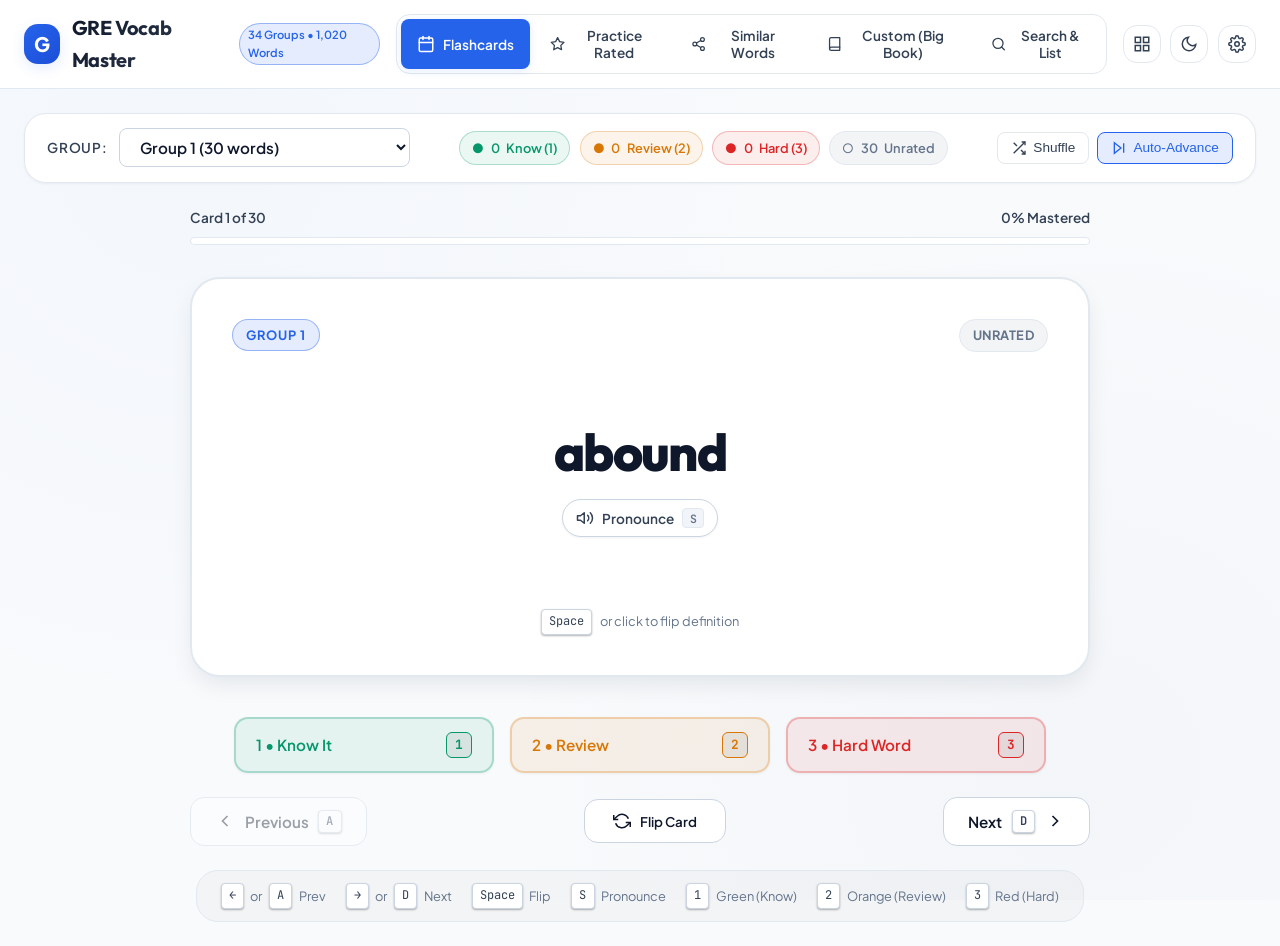
==== index.html @ 178cf2d5 "Initial commit: GRE Vocab Master web app" ====
<!DOCTYPE html>
<html lang="en">
<head>
  <meta charset="UTF-8">
  <meta name="viewport" content="width=device-width, initial-scale=1.0">
  <title>GRE Vocab Master • 34 Groups Flashcards</title>
  <meta name="description" content="Interactive GRE 34 Groups Vocabulary Flashcards with 1-2-3 rating system, keyboard shortcuts, dedicated rated words practice, and synonym clusters.">
  
  <!-- Modern Google Fonts -->
  <link rel="preconnect" href="https://fonts.googleapis.com">
  <link rel="preconnect" href="https://fonts.gstatic.com" crossorigin>
  <link href="https://fonts.googleapis.com/css2?family=JetBrains+Mono:wght@500;700&family=Outfit:wght@500;600;700;800&family=Plus+Jakarta+Sans:wght@400;500;600;700&display=swap" rel="stylesheet">
  
  <link rel="stylesheet" href="styles.css">
</head>
<body class="light-theme">

  <!-- Top App Header -->
  <header class="app-header">
    <div class="header-inner">
      <div class="brand-section">
        <div class="brand-logo">G</div>
        <div class="brand-title-wrap">
          <h1>GRE Vocab Master</h1>
        </div>
        <span class="brand-badge">34 Groups • 1,020 Words</span>
      </div>

      <!-- Navigation Tabs -->
      <nav class="nav-tabs" aria-label="Main Navigation">
        <button class="nav-tab-btn active" id="tabBtnFlashcards" data-tab="flashcards">
          <svg width="18" height="18" viewBox="0 0 24 24" fill="none" stroke="currentColor" stroke-width="2" stroke-linecap="round" stroke-linejoin="round"><rect x="3" y="4" width="18" height="18" rx="2" ry="2"/><line x1="16" y1="2" x2="16" y2="6"/><line x1="8" y1="2" x2="8" y2="6"/><line x1="3" y1="10" x2="21" y2="10"/></svg>
          Flashcards
        </button>
        <button class="nav-tab-btn" id="tabBtnRated" data-tab="rated-practice">
          <svg width="18" height="18" viewBox="0 0 24 24" fill="none" stroke="currentColor" stroke-width="2" stroke-linecap="round" stroke-linejoin="round"><polygon points="12 2 15.09 8.26 22 9.27 17 14.14 18.18 21.02 12 17.77 5.82 21.02 7 14.14 2 9.27 8.91 8.26 12 2"/></svg>
          Practice Rated
        </button>
        <button class="nav-tab-btn" id="tabBtnClusters" data-tab="similar-clusters">
          <svg width="18" height="18" viewBox="0 0 24 24" fill="none" stroke="currentColor" stroke-width="2" stroke-linecap="round" stroke-linejoin="round"><circle cx="18" cy="5" r="3"/><circle cx="6" cy="12" r="3"/><circle cx="18" cy="19" r="3"/><line x1="8.59" y1="13.51" x2="15.42" y2="17.49"/><line x1="15.41" y1="6.51" x2="8.59" y2="10.49"/></svg>
          Similar Words
        </button>
        <button class="nav-tab-btn" id="tabBtnCustom" data-tab="custom-words">
          <svg width="18" height="18" viewBox="0 0 24 24" fill="none" stroke="currentColor" stroke-width="2" stroke-linecap="round" stroke-linejoin="round"><path d="M4 19.5A2.5 2.5 0 0 1 6.5 17H20"/><path d="M6.5 2H20v20H6.5A2.5 2.5 0 0 1 4 19.5v-15A2.5 2.5 0 0 1 6.5 2z"/></svg>
          Custom (Big Book)
        </button>
        <button class="nav-tab-btn" id="tabBtnDirectory" data-tab="directory">
          <svg width="18" height="18" viewBox="0 0 24 24" fill="none" stroke="currentColor" stroke-width="2" stroke-linecap="round" stroke-linejoin="round"><circle cx="11" cy="11" r="8"/><line x1="21" y1="21" x2="16.65" y2="16.65"/></svg>
          Search & List
        </button>
      </nav>

      <!-- Header Quick Actions -->
      <div class="header-actions">
        <button class="btn-icon" id="btnOpenGridModal" title="Jump to card in deck" aria-label="Jump to Card">
          <svg width="18" height="18" viewBox="0 0 24 24" fill="none" stroke="currentColor" stroke-width="2"><rect x="3" y="3" width="7" height="7"/><rect x="14" y="3" width="7" height="7"/><rect x="14" y="14" width="7" height="7"/><rect x="3" y="14" width="7" height="7"/></svg>
        </button>
        <button class="btn-icon" id="btnThemeToggle" title="Toggle Theme" aria-label="Toggle Theme">
          <svg class="icon-moon" width="18" height="18" viewBox="0 0 24 24" fill="none" stroke="currentColor" stroke-width="2"><path d="M21 12.79A9 9 0 1 1 11.21 3 7 7 0 0 0 21 12.79z"/></svg>
        </button>
        <button class="btn-icon" id="btnResetModal" title="Reset / Statistics" aria-label="Reset & Settings">
          <svg width="18" height="18" viewBox="0 0 24 24" fill="none" stroke="currentColor" stroke-width="2"><circle cx="12" cy="12" r="3"/><path d="M19.4 15a1.65 1.65 0 0 0 .33 1.82l.06.06a2 2 0 0 1 0 2.83 2 2 0 0 1-2.83 0l-.06-.06a1.65 1.65 0 0 0-1.82-.33 1.65 1.65 0 0 0-1 1.51V21a2 2 0 0 1-2 2 2 2 0 0 1-2-2v-.09A1.65 1.65 0 0 0 9 19.4a1.65 1.65 0 0 0-1.82.33l-.06.06a2 2 0 0 1-2.83 0 2 2 0 0 1 0-2.83l.06-.06a1.65 1.65 0 0 0 .33-1.82 1.65 1.65 0 0 0-1.51-1H3a2 2 0 0 1-2-2 2 2 0 0 1 2-2h.09A1.65 1.65 0 0 0 4.6 9a1.65 1.65 0 0 0-.33-1.82l-.06-.06a2 2 0 0 1 0-2.83 2 2 0 0 1 2.83 0l.06.06a1.65 1.65 0 0 0 1.82.33H9a1.65 1.65 0 0 0 1-1.51V3a2 2 0 0 1 2-2 2 2 0 0 1 2 2v.09a1.65 1.65 0 0 0 1 1.51 1.65 1.65 0 0 0 1.82-.33l.06-.06a2 2 0 0 1 2.83 0 2 2 0 0 1 0 2.83l-.06.06a1.65 1.65 0 0 0-.33 1.82V9a1.65 1.65 0 0 0 1.51 1H21a2 2 0 0 1 2 2 2 2 0 0 1-2 2h-.09a1.65 1.65 0 0 0-1.51 1z"/></svg>
        </button>
      </div>
    </div>
  </header>

  <!-- App Content Area -->
  <main class="app-container">

    <!-- Global Deck Controls Bar -->
    <section class="deck-controls-bar">
      <div class="group-selector-wrap">
        <label for="groupSelect" class="group-selector-label">Group:</label>
        <select id="groupSelect" class="custom-select" aria-label="Select GRE Group">
          <!-- Populated by JS for Groups 1 to 34 + All Groups -->
        </select>
      </div>

      <!-- Live Rating Status Pills for Active Deck -->
      <div class="deck-stats-pills" id="deckStatsPills">
        <div class="stat-pill pill-green" id="pillKnow" title="Know (Rating 1)">
          <span>●</span> <span id="countGreen">0</span> Know (1)
        </div>
        <div class="stat-pill pill-orange" id="pillReview" title="Occasionally Forget (Rating 2)">
          <span>●</span> <span id="countOrange">0</span> Review (2)
        </div>
        <div class="stat-pill pill-red" id="pillHard" title="Regularly Forget (Rating 3)">
          <span>●</span> <span id="countRed">0</span> Hard (3)
        </div>
        <div class="stat-pill pill-unrated" id="pillUnrated" title="Not Rated">
          <span>○</span> <span id="countUnrated">30</span> Unrated
        </div>
      </div>

      <!-- Quick Toggles -->
      <div class="deck-toggles">
        <button class="toggle-btn" id="btnToggleShuffle" title="Shuffle Cards">
          <svg width="16" height="16" viewBox="0 0 24 24" fill="none" stroke="currentColor" stroke-width="2"><polyline points="16 3 21 3 21 8"/><line x1="4" y1="20" x2="21" y2="3"/><polyline points="21 16 21 21 16 21"/><line x1="15" y1="15" x2="21" y2="21"/><line x1="4" y1="4" x2="9" y2="9"/></svg>
          Shuffle
        </button>
        <button class="toggle-btn active" id="btnToggleAutoAdvance" title="Automatically move to next card on rating">
          <svg width="16" height="16" viewBox="0 0 24 24" fill="none" stroke="currentColor" stroke-width="2"><polygon points="5 4 15 12 5 20 5 4"/><line x1="19" y1="5" x2="19" y2="19"/></svg>
          Auto-Advance
        </button>
      </div>
    </section>

    <!-- ================= VIEW 1: FLASHCARDS ================= -->
    <section class="view-tab view-flashcards" id="viewFlashcards">
      <!-- Deck Multi-Progress Bar -->
      <div class="deck-progress-container">
        <div class="progress-header">
          <span id="cardCounterText">Card 1 of 30</span>
          <span id="groupProgressPercent">0% Mastered</span>
        </div>
        <div class="multi-progress-bar" id="multiProgressBar">
          <div class="progress-segment progress-green" id="progSegGreen" style="width: 0%;"></div>
          <div class="progress-segment progress-orange" id="progSegOrange" style="width: 0%;"></div>
          <div class="progress-segment progress-red" id="progSegRed" style="width: 0%;"></div>
          <div class="progress-segment progress-unrated" id="progSegUnrated" style="width: 100%;"></div>
        </div>
      </div>

      <!-- 3D Interactive Flashcard -->
      <div class="flashcard-stage" id="flashcardStage">
        <div class="flashcard" id="flashcard">
          
          <!-- Front Face -->
          <div class="card-face card-face-front">
            <div class="card-face-header">
              <div class="card-tag-group">
                <span class="card-group-tag" id="cardGroupTagFront">Group 1</span>
                <span class="multi-meaning-badge" id="cardMultiDefBadgeFront" style="display: none;">2 Meanings</span>
              </div>
              <div class="card-rating-badge badge-unrated" id="cardRatingBadgeFront">
                <span>Unrated</span>
              </div>
            </div>

            <div class="card-center-front">
              <h2 class="vocab-word" id="vocabWordFront">abound</h2>
              <div class="word-actions">
                <button class="btn-speak" id="btnSpeak" title="Pronounce word (Press 'S')" aria-label="Pronounce word (Press 'S')">
                  <svg width="18" height="18" viewBox="0 0 24 24" fill="none" stroke="currentColor" stroke-width="2" stroke-linecap="round" stroke-linejoin="round"><polygon points="11 5 6 9 2 9 2 15 6 15 11 19 11 5"/><path d="M19.07 4.93a10 10 0 0 1 0 14.14M15.54 8.46a5 5 0 0 1 0 7.07"/></svg>
                  <span>Pronounce</span>
                  <span class="kbd-badge">S</span>
                </button>
              </div>
            </div>

            <div class="card-face-footer">
              <span class="flip-hint">
                <span class="kbd-badge">Space</span> or click to flip definition
              </span>
            </div>
          </div>

          <!-- Back Face -->
          <div class="card-face card-face-back">
            <div class="card-face-header">
              <div class="card-tag-group">
                <span class="card-group-tag" id="cardGroupTagBack">Group 1</span>
                <span class="multi-meaning-badge" id="cardMultiDefBadgeBack" style="display: none;">2 Meanings</span>
              </div>
              <div class="card-rating-badge badge-unrated" id="cardRatingBadgeBack">
                <span>Unrated</span>
              </div>
            </div>

            <div class="card-center-back">
              <div class="back-word-row">
                <h3 class="back-word-title" id="vocabWordBack">abound</h3>
                <button class="btn-speak btn-speak-sm" id="btnSpeakBack" title="Pronounce word (Press 'S')" aria-label="Pronounce word (Press 'S')">
                  <svg width="15" height="15" viewBox="0 0 24 24" fill="none" stroke="currentColor" stroke-width="2" stroke-linecap="round" stroke-linejoin="round"><polygon points="11 5 6 9 2 9 2 15 6 15 11 19 11 5"/><path d="M19.07 4.93a10 10 0 0 1 0 14.14M15.54 8.46a5 5 0 0 1 0 7.07"/></svg>
                  <span>Pronounce</span>
                  <span class="kbd-badge">S</span>
                </button>
              </div>
              <div class="definition-box" id="vocabDefinition">
                be present in large quantities
              </div>

              <div class="similar-words-box" id="backSynonymsBox">
                <span class="similar-label">Thematic Synonyms in Group:</span>
                <div class="synonym-chips" id="backSynonymChips">
                  <!-- Chips injected via JS -->
                </div>
              </div>
            </div>

            <div class="card-face-footer">
              <span class="flip-hint">
                <span class="kbd-badge">Space</span> or click to return
              </span>
            </div>
          </div>

        </div>
      </div>

      <!-- Rating Action Bar (1, 2, 3) -->
      <div class="rating-action-bar">
        <button class="btn-rate btn-rate-1" id="btnRate1" title="I know this word (Key: 1)">
          <span>1 • Know It</span>
          <span class="rate-num-badge">1</span>
        </button>
        <button class="btn-rate btn-rate-2" id="btnRate2" title="I occasionally forget (Key: 2)">
          <span>2 • Review</span>
          <span class="rate-num-badge">2</span>
        </button>
        <button class="btn-rate btn-rate-3" id="btnRate3" title="I regularly forget (Key: 3)">
          <span>3 • Hard Word</span>
          <span class="rate-num-badge">3</span>
        </button>
      </div>

      <!-- Flashcard Navigation Buttons -->
      <div class="flashcard-nav-bar">
        <button class="btn-nav" id="btnPrev" title="Previous Card (Key: A or Left Arrow)">
          <svg width="20" height="20" viewBox="0 0 24 24" fill="none" stroke="currentColor" stroke-width="2"><polyline points="15 18 9 12 15 6"/></svg>
          Previous <span class="kbd-badge">A</span>
        </button>

        <button class="btn-flip-trigger" id="btnFlip">
          <svg width="18" height="18" viewBox="0 0 24 24" fill="none" stroke="currentColor" stroke-width="2"><path d="M1 4v6h6"/><path d="M23 20v-6h-6"/><path d="M20.49 9A9 9 0 0 0 5.64 5.64L1 10m22 4l-4.64 4.36A9 9 0 0 1 3.51 15"/></svg>
          Flip Card
        </button>

        <button class="btn-nav" id="btnNext" title="Next Card (Key: D or Right Arrow)">
          Next <span class="kbd-badge">D</span>
          <svg width="20" height="20" viewBox="0 0 24 24" fill="none" stroke="currentColor" stroke-width="2"><polyline points="9 18 15 12 9 6"/></svg>
        </button>
      </div>

      <!-- Keyboard Shortcuts Legend Bar -->
      <div class="keyboard-guide-bar">
        <div class="key-hint">
          <span class="kbd-badge">←</span> or <span class="kbd-badge">A</span> Prev
        </div>
        <div class="key-hint">
          <span class="kbd-badge">→</span> or <span class="kbd-badge">D</span> Next
        </div>
        <div class="key-hint">
          <span class="kbd-badge">Space</span> Flip
        </div>
        <div class="key-hint">
          <span class="kbd-badge">S</span> Pronounce
        </div>
        <div class="key-hint">
          <span class="kbd-badge">1</span> Green (Know)
        </div>
        <div class="key-hint">
          <span class="kbd-badge">2</span> Orange (Review)
        </div>
        <div class="key-hint">
          <span class="kbd-badge">3</span> Red (Hard)
        </div>
      </div>
    </section>

    <!-- ================= VIEW 2: RATED WORDS PRACTICE ================= -->
    <section class="view-tab view-rated-practice" id="viewRatedPractice" style="display: none;">
      <!-- Filter Bar for Rated Practice -->
      <div class="rated-filter-header">
        <div class="filter-pills-row">
          <button class="filter-tab-pill active" data-filter="3" id="filterBtn3">
            <span>●</span> Red: Regularly Forget (<span id="filterCount3">0</span>)
          </button>
          <button class="filter-tab-pill" data-filter="2" id="filterBtn2">
            <span>●</span> Orange: Occasionally Forget (<span id="filterCount2">0</span>)
          </button>
          <button class="filter-tab-pill" data-filter="hard" id="filterBtnHard">
            <span>●</span> Hard Words (2 & 3) (<span id="filterCountHard">0</span>)
          </button>
          <button class="filter-tab-pill" data-filter="1" id="filterBtn1">
            <span>●</span> Green: Mastered (<span id="filterCount1">0</span>)
          </button>
          <button class="filter-tab-pill" data-filter="all" id="filterBtnAll">
            All Rated (<span id="filterCountAll">0</span>)
          </button>
        </div>

        <div class="group-selector-wrap">
          <label for="ratedScopeSelect" class="group-selector-label">Scope:</label>
          <select id="ratedScopeSelect" class="custom-select">
            <option value="current">Current Group Only</option>
            <option value="all">All 34 Groups</option>
          </select>
        </div>
      </div>

      <!-- Practice Deck for Rated Words -->
      <div class="rated-practice-card-box" id="ratedPracticeFlashcards">
        <!-- Will be dynamically controlled or displayed -->
      </div>

      <!-- Overview Cards Grid for this rating -->
      <div class="rated-words-grid" id="ratedWordsGrid">
        <!-- Injected via JS -->
      </div>
    </section>

    <!-- ================= VIEW 3: SIMILAR WORDS & SYNONYM CLUSTERS ================= -->
    <section class="view-tab view-similar-clusters" id="viewSimilarClusters" style="display: none;">
      <!-- Sub-Navigation Toggle: Cross-Group vs Within Group -->
      <div class="similar-subnav-bar">
        <div class="similar-segmented-control">
          <button class="similar-seg-btn active" id="btnSynModeCross" data-mode="cross">
            🌐 Cross-Group Synonyms (All 34 Groups)
          </button>
          <button class="similar-seg-btn" id="btnSynModeGroup" data-mode="group">
            📑 Within Current Group
          </button>
        </div>

        <div class="search-input-wrap" style="max-width: 380px;">
          <svg class="search-icon" width="18" height="18" viewBox="0 0 24 24" fill="none" stroke="currentColor" stroke-width="2"><circle cx="11" cy="11" r="8"/><line x1="21" y1="21" x2="16.65" y2="16.65"/></svg>
          <input type="text" id="synSearchInput" class="search-input" style="padding: 0.6rem 1rem 0.6rem 2.6rem; font-size: 0.88rem;" placeholder="Search synonyms (e.g. loquacious, calm, dull)...">
        </div>
      </div>

      <div class="clusters-hero">
        <div class="clusters-hero-text">
          <h2 id="clustersGroupTitle">Cross-Group Universal Synonyms • All 34 Groups</h2>
          <p id="clustersHeroDesc">Words from all 34 GRE groups categorized by shared meaning, so you can learn synonyms across groups together.</p>
        </div>
      </div>

      <div class="clusters-grid" id="clustersGrid">
        <!-- Populated dynamically via JS -->
      </div>
    </section>

    <!-- ================= VIEW 5: CUSTOM WORDS (BIG BOOK) ================= -->
    <section class="view-tab view-custom-words" id="viewCustomWords" style="display: none;">
      <div class="custom-words-hero">
        <div class="custom-hero-text">
          <h2>📖 Custom Words (Big Book) Vocabulary</h2>
          <p>Add your own vocabulary words from the GRE Big Book, official tests, or reading passages. Rate and drill them anytime!</p>
        </div>
        <div class="custom-hero-actions">
          <button class="btn-primary-action" id="btnPracticeCustomDeck">
            <svg width="18" height="18" viewBox="0 0 24 24" fill="none" stroke="currentColor" stroke-width="2"><polygon points="5 3 19 12 5 21 5 3"/></svg>
            Practice in Flashcards (<span id="customWordsDeckCount">0</span>)
          </button>
        </div>
      </div>

      <!-- Add Custom Word Card Form -->
      <div class="custom-add-card">
        <h3>
          <svg width="20" height="20" viewBox="0 0 24 24" fill="none" stroke="currentColor" stroke-width="2"><circle cx="12" cy="12" r="10"/><line x1="12" y1="8" x2="12" y2="16"/><line x1="8" y1="12" x2="16" y2="12"/></svg>
          Add New Vocabulary Word
        </h3>
        <form id="customWordForm" class="custom-form-grid" onsubmit="return false;">
          <div class="form-group">
            <label for="customInputWord">Word *</label>
            <input type="text" id="customInputWord" class="form-input" placeholder="e.g., equivocate" required>
          </div>
          <div class="form-group">
            <label for="customInputDef">Definition *</label>
            <input type="text" id="customInputDef" class="form-input" placeholder="e.g., 1. first meaning 2. second meaning" required>
            <small style="display: block; margin-top: 0.25rem; font-size: 0.78rem; color: var(--text-muted);">
              💡 Double / multiple meanings (e.g. 1... 2...) will automatically display on separate lines.
            </small>
          </div>
          <div class="form-group">
            <label for="customInputNotes">Notes / Big Book Test / Synonyms (Optional)</label>
            <input type="text" id="customInputNotes" class="form-input" placeholder="e.g., Big Book Test 1, Sec 2 • Syn: prevaricate, hedge">
          </div>
          <button type="submit" id="btnAddCustomWord" class="btn-primary-action" style="height: 44px;">
            Add Word
          </button>
        </form>
      </div>

      <!-- Custom Words List & Search Header -->
      <div class="custom-words-list-header">
        <h3 style="font-size: 1.15rem; font-weight: 700;">
          My Big Book Words (<span id="customListTotalCount">0</span>)
        </h3>
        <div class="search-input-wrap" style="max-width: 320px;">
          <svg class="search-icon" width="18" height="18" viewBox="0 0 24 24" fill="none" stroke="currentColor" stroke-width="2"><circle cx="11" cy="11" r="8"/><line x1="21" y1="21" x2="16.65" y2="16.65"/></svg>
          <input type="text" id="customSearchInput" class="search-input" style="padding: 0.6rem 1rem 0.6rem 2.6rem; font-size: 0.88rem;" placeholder="Search custom words...">
        </div>
      </div>

      <!-- Custom Words Grid -->
      <div class="custom-words-grid" id="customWordsGrid">
        <!-- Injected via JS -->
      </div>
    </section>

    <!-- ================= VIEW 4: SEARCH & DIRECTORY ================= -->
    <section class="view-tab view-directory" id="viewDirectory" style="display: none;">
      <div class="directory-search-bar">
        <div class="search-input-wrap">
          <svg class="search-icon" width="20" height="20" viewBox="0 0 24 24" fill="none" stroke="currentColor" stroke-width="2"><circle cx="11" cy="11" r="8"/><line x1="21" y1="21" x2="16.65" y2="16.65"/></svg>
          <input type="text" id="dirSearchInput" class="search-input" placeholder="Search across all 1,020 GRE words or definitions...">
        </div>
        <select id="dirRatingFilter" class="custom-select">
          <option value="all">All Words</option>
          <option value="multi">Multiple Meanings (1 & 2)</option>
          <option value="1">1 • Green (Know)</option>
          <option value="2">2 • Orange (Review)</option>
          <option value="3">3 • Red (Hard)</option>
          <option value="0">Unrated</option>
        </select>
      </div>

      <div class="directory-table-wrap">
        <table class="directory-table">
          <thead>
            <tr>
              <th>Word</th>
              <th>Group</th>
              <th>Definition</th>
              <th>Status</th>
              <th>Action</th>
            </tr>
          </thead>
          <tbody id="directoryTableBody">
            <!-- Populated via JS -->
          </tbody>
        </table>
      </div>
    </section>

  </main>

  <!-- Card Quick Jump Modal -->
  <div class="modal-overlay" id="gridModal">
    <div class="modal-card">
      <div class="modal-header">
        <h3 id="modalDeckTitle">Jump to Card in Group</h3>
        <button class="btn-icon" id="btnCloseGridModal">✕</button>
      </div>
      <div class="modal-body">
        <p style="font-size: 0.9rem; color: var(--text-secondary);">Click any card number to jump directly to it:</p>
        <div class="card-nav-grid" id="modalCardNavGrid">
          <!-- Populated via JS -->
        </div>
      </div>
    </div>
  </div>

  <!-- Settings & Reset Modal -->
  <div class="modal-overlay" id="settingsModal">
    <div class="modal-card">
      <div class="modal-header">
        <h3>Statistics & Data Management</h3>
        <button class="btn-icon" id="btnCloseSettingsModal">✕</button>
      </div>
      <div class="modal-body">

        <!-- Focus Mode Setting -->
        <div class="setting-row">
          <div class="setting-info">
            <span class="setting-label">Focus Mode</span>
            <span class="setting-desc">While on Flashcards, only the card is shown — everything else fades away. Press <kbd class="kbd-badge" style="font-size:0.72rem;">F</kbd> to toggle anytime.</span>
          </div>
          <button class="focus-toggle-switch" id="btnFocusModeToggle" role="switch" aria-checked="false" title="Toggle Focus Mode (F)">
            <span class="focus-toggle-knob"></span>
          </button>
        </div>

        <hr style="border: 0; border-top: 1px solid var(--border-subtle); margin: 0.5rem 0;">

        <div>
          <h4 style="margin-bottom: 0.5rem; font-size: 1rem;">Overall Mastery Statistics</h4>
          <div style="display: flex; gap: 0.5rem; flex-wrap: wrap;">
            <div class="stat-pill pill-green">Green (1): <strong id="globalCount1">0</strong></div>
            <div class="stat-pill pill-orange">Orange (2): <strong id="globalCount2">0</strong></div>
            <div class="stat-pill pill-red">Red (3): <strong id="globalCount3">0</strong></div>
            <div class="stat-pill pill-unrated">Unrated: <strong id="globalCount0">1020</strong></div>
          </div>
        </div>

        <hr style="border: 0; border-top: 1px solid var(--border-subtle); margin: 0.5rem 0;">

        <div>
          <h4 style="margin-bottom: 0.5rem; font-size: 1rem; color: var(--rating-3);">Reset Ratings</h4>
          <p style="font-size: 0.85rem; color: var(--text-secondary); margin-bottom: 0.75rem;">
            You can clear ratings for only the currently selected group, or completely reset all 34 groups.
          </p>
          <div style="display: flex; gap: 0.75rem; flex-wrap: wrap;">
            <button class="toggle-btn" id="btnResetCurrentGroup" style="color: #fbbf24;">
              Reset Current Group
            </button>
            <button class="toggle-btn" id="btnResetAllGroups" style="color: #f87171;">
              Reset All 34 Groups
            </button>
          </div>
        </div>

        <hr style="border: 0; border-top: 1px solid var(--border-subtle); margin: 0.5rem 0;">

        <div>
          <h4 style="margin-bottom: 0.5rem; font-size: 1rem;">Export / Backup Progress</h4>
          <div style="display: flex; gap: 0.75rem;">
            <button class="toggle-btn" id="btnExportRatings">Export JSON</button>
            <button class="toggle-btn" id="btnImportRatings">Import JSON</button>
            <input type="file" id="importFileInput" accept=".json" style="display: none;">
          </div>
        </div>
      </div>
    </div>
  </div>

  <!-- Focus Mode Exit Pill (shown only when focus mode is active) -->
  <button class="focus-exit-pill" id="btnExitFocusMode" title="Exit Focus Mode (F)">
    <svg width="14" height="14" viewBox="0 0 24 24" fill="none" stroke="currentColor" stroke-width="2.5"><path d="M9 21H5a2 2 0 0 1-2-2V5a2 2 0 0 1 2-2h4"/><polyline points="16 17 21 12 16 7"/><line x1="21" y1="12" x2="9" y2="12"/></svg>
    Exit Focus
    <kbd class="kbd-badge" style="font-size:0.68rem; padding: 1px 5px;">F</kbd>
  </button>

  <!-- Load Data and Application Logic -->
  <script src="vocab_data.js"></script>
  <script src="app.js"></script>
</body>
</html>
---- styles.css ----
/* =========================================================
   GRE 34 Groups Master Flashcards - Stylesheet
   Modern Glassmorphism, Dynamic 3D Card Flip & Rich Accents
   ========================================================= */

:root,
body.light-theme {
  /* Color Palette - White / Light Theme Default (Easy on the eyes) */
  --bg-primary: #f8fafc;
  --bg-secondary: #ffffff;
  --bg-tertiary: #f1f5f9;
  --bg-card: #ffffff;
  --bg-card-hover: #ffffff;
  
  --border-subtle: #e2e8f0;
  --border-medium: #cbd5e1;
  --border-active: rgba(37, 99, 235, 0.4);

  --text-primary: #0f172a;
  --text-secondary: #334155;
  --text-muted: #64748b;
  --text-accent: #2563eb;

  /* Rating System Colors - High legibility, calm tones */
  --rating-1: #059669; /* Mastered / Know */
  --rating-1-bg: rgba(5, 150, 105, 0.08);
  --rating-1-border: rgba(5, 150, 105, 0.28);
  --rating-1-glow: rgba(5, 150, 105, 0.15);

  --rating-2: #d97706; /* Occasionally forget / Review */
  --rating-2-bg: rgba(217, 119, 6, 0.08);
  --rating-2-border: rgba(217, 119, 6, 0.28);
  --rating-2-glow: rgba(217, 119, 6, 0.15);

  --rating-3: #dc2626; /* Hard to memorize */
  --rating-3-bg: rgba(220, 38, 38, 0.08);
  --rating-3-border: rgba(220, 38, 38, 0.28);
  --rating-3-glow: rgba(220, 38, 38, 0.15);

  --rating-unrated: #64748b;
  --rating-unrated-bg: rgba(100, 116, 139, 0.08);

  /* Whole Card Rating Backgrounds - Light transparent tints */
  --rating-card-1-bg: rgba(5, 150, 105, 0.13);
  --rating-card-2-bg: rgba(217, 119, 6, 0.13);
  --rating-card-3-bg: rgba(220, 38, 38, 0.13);

  /* Primary Brand - Calm, Focused Slate Blue (replaces purple) */
  --brand-primary: #2563eb;
  --brand-secondary: #1d4ed8;
  --brand-gradient: linear-gradient(135deg, #2563eb 0%, #1d4ed8 100%);
  --brand-glow: rgba(37, 99, 235, 0.12);

  --radius-sm: 8px;
  --radius-md: 14px;
  --radius-lg: 22px;
  --radius-xl: 30px;

  --shadow-sm: 0 1px 3px rgba(15, 23, 42, 0.05);
  --shadow-md: 0 4px 14px -2px rgba(15, 23, 42, 0.08);
  --shadow-lg: 0 10px 25px -4px rgba(15, 23, 42, 0.09);
  --shadow-glow: 0 0 20px -3px rgba(37, 99, 235, 0.12);

  --font-sans: 'Plus Jakarta Sans', -apple-system, BlinkMacSystemFont, 'Segoe UI', Roboto, sans-serif;
  --font-display: 'Outfit', -apple-system, BlinkMacSystemFont, sans-serif;
  --font-mono: 'JetBrains Mono', monospace;
  --transition-fast: 0.18s cubic-bezier(0.4, 0, 0.2, 1);
  --transition-normal: 0.32s cubic-bezier(0.4, 0, 0.2, 1);
  --transition-bounce: 0.45s cubic-bezier(0.34, 1.56, 0.64, 1);
}

/* Dark Theme Overrides */
body.dark-theme {
  --bg-primary: #0b0f19;
  --bg-secondary: #111827;
  --bg-tertiary: #1f293d;
  --bg-card: rgba(23, 32, 54, 0.85);
  --bg-card-hover: rgba(30, 41, 69, 0.95);
  
  --border-subtle: rgba(255, 255, 255, 0.08);
  --border-medium: rgba(255, 255, 255, 0.16);
  --border-active: rgba(59, 130, 246, 0.45);

  --text-primary: #f8fafc;
  --text-secondary: #94a3b8;
  --text-muted: #64748b;
  --text-accent: #60a5fa;

  --rating-1: #10b981;
  --rating-1-bg: rgba(16, 185, 129, 0.15);
  --rating-1-border: rgba(16, 185, 129, 0.45);
  --rating-1-glow: rgba(16, 185, 129, 0.3);

  --rating-2: #f59e0b;
  --rating-2-bg: rgba(245, 158, 11, 0.15);
  --rating-2-border: rgba(245, 158, 11, 0.45);
  --rating-2-glow: rgba(245, 158, 11, 0.3);

  --rating-3: #ef4444;
  --rating-3-bg: rgba(239, 68, 68, 0.15);
  --rating-3-border: rgba(239, 68, 68, 0.45);
  --rating-3-glow: rgba(239, 68, 68, 0.3);

  --rating-unrated: #64748b;
  --rating-unrated-bg: rgba(100, 116, 139, 0.12);

  /* Whole Card Rating Backgrounds - Dark theme transparent tints */
  --rating-card-1-bg: rgba(16, 185, 129, 0.20);
  --rating-card-2-bg: rgba(245, 158, 11, 0.20);
  --rating-card-3-bg: rgba(239, 68, 68, 0.20);

  --brand-primary: #3b82f6;
  --brand-secondary: #2563eb;
  --brand-gradient: linear-gradient(135deg, #3b82f6 0%, #1d4ed8 100%);
  --brand-glow: rgba(59, 130, 246, 0.25);

  --shadow-sm: 0 4px 6px -1px rgba(0, 0, 0, 0.3);
  --shadow-md: 0 10px 25px -5px rgba(0, 0, 0, 0.45);
  --shadow-lg: 0 20px 40px -10px rgba(0, 0, 0, 0.6);
  --shadow-glow: 0 0 35px -5px var(--brand-glow);
}

* {
  margin: 0;
  padding: 0;
  box-sizing: border-box;
}

body {
  font-family: var(--font-sans);
  background-color: var(--bg-primary);
  color: var(--text-primary);
  min-height: 100vh;
  display: flex;
  flex-direction: column;
  background-image: 
    radial-gradient(circle at 15% 15%, rgba(37, 99, 235, 0.025) 0%, transparent 45%),
    radial-gradient(circle at 85% 85%, rgba(100, 116, 139, 0.03) 0%, transparent 45%);
  background-attachment: fixed;
  overflow-x: hidden;
  line-height: 1.6;
}

body.dark-theme {
  background-image: 
    radial-gradient(circle at 15% 15%, rgba(59, 130, 246, 0.08) 0%, transparent 40%),
    radial-gradient(circle at 85% 85%, rgba(30, 41, 59, 0.2) 0%, transparent 45%);
}

/* Scrollbars */
::-webkit-scrollbar {
  width: 8px;
  height: 8px;
}
::-webkit-scrollbar-track {
  background: var(--bg-primary);
}
::-webkit-scrollbar-thumb {
  background: var(--border-medium);
  border-radius: 4px;
}
::-webkit-scrollbar-thumb:hover {
  background: var(--text-muted);
}

/* ================= Top Navigation Bar ================= */
.app-header {
  position: sticky;
  top: 0;
  z-index: 100;
  background: rgba(255, 255, 255, 0.92);
  backdrop-filter: blur(16px);
  -webkit-backdrop-filter: blur(16px);
  border-bottom: 1px solid var(--border-subtle);
  padding: 0.75rem 1.5rem;
}

body.dark-theme .app-header {
  background: rgba(11, 15, 25, 0.88);
}

.header-inner {
  max-width: 1400px;
  margin: 0 auto;
  display: flex;
  align-items: center;
  justify-content: space-between;
  gap: 1rem;
}

.brand-section {
  display: flex;
  align-items: center;
  gap: 0.75rem;
}

.brand-logo {
  width: 40px;
  height: 40px;
  background: var(--brand-gradient);
  border-radius: var(--radius-md);
  display: flex;
  align-items: center;
  justify-content: center;
  color: #fff;
  font-weight: 800;
  font-size: 1.25rem;
  box-shadow: 0 4px 14px var(--brand-glow);
}

.brand-title-wrap h1 {
  font-family: var(--font-display);
  font-size: 1.25rem;
  font-weight: 700;
  letter-spacing: -0.02em;
  background: linear-gradient(135deg, #0f172a 0%, #334155 100%);
  -webkit-background-clip: text;
  -webkit-text-fill-color: transparent;
}

body.dark-theme .brand-title-wrap h1 {
  background: linear-gradient(135deg, #ffffff 0%, #cbd5e1 100%);
  -webkit-background-clip: text;
  -webkit-text-fill-color: transparent;
}

.brand-badge {
  font-size: 0.7rem;
  font-weight: 600;
  padding: 0.15rem 0.5rem;
  border-radius: 999px;
  background: var(--brand-glow);
  color: var(--text-accent);
  border: 1px solid var(--border-active);
  margin-left: 0.4rem;
}

/* Nav Tabs */
.nav-tabs {
  display: flex;
  background: var(--bg-secondary);
  border: 1px solid var(--border-subtle);
  border-radius: var(--radius-md);
  padding: 0.25rem;
  gap: 0.25rem;
}

.nav-tab-btn {
  background: transparent;
  border: none;
  color: var(--text-secondary);
  font-family: var(--font-sans);
  font-size: 0.85rem;
  font-weight: 600;
  padding: 0.5rem 1rem;
  border-radius: var(--radius-sm);
  cursor: pointer;
  display: flex;
  align-items: center;
  gap: 0.5rem;
  transition: all var(--transition-fast);
}

.nav-tab-btn:hover {
  color: var(--text-primary);
  background: var(--bg-tertiary);
}

.nav-tab-btn.active {
  color: #ffffff;
  background: var(--brand-primary);
  box-shadow: 0 2px 8px var(--brand-glow);
}

/* Header Action Controls */
.header-actions {
  display: flex;
  align-items: center;
  gap: 0.6rem;
}

.btn-icon {
  background: var(--bg-secondary);
  border: 1px solid var(--border-subtle);
  color: var(--text-secondary);
  width: 38px;
  height: 38px;
  border-radius: var(--radius-md);
  display: flex;
  align-items: center;
  justify-content: center;
  cursor: pointer;
  transition: all var(--transition-fast);
}

.btn-icon:hover {
  color: var(--text-primary);
  background: var(--bg-tertiary);
  border-color: var(--border-medium);
}

/* ================= Main App Container ================= */
.app-container {
  max-width: 1400px;
  margin: 0 auto;
  padding: 1.5rem;
  width: 100%;
  flex: 1;
  display: flex;
  flex-direction: column;
}

/* ================= Subheader Controls ================= */
.deck-controls-bar {
  display: flex;
  flex-wrap: wrap;
  align-items: center;
  justify-content: space-between;
  gap: 1rem;
  margin-bottom: 1.5rem;
  background: var(--bg-card);
  backdrop-filter: blur(12px);
  border: 1px solid var(--border-subtle);
  border-radius: var(--radius-lg);
  padding: 0.9rem 1.4rem;
  box-shadow: var(--shadow-sm);
}

.group-selector-wrap {
  display: flex;
  align-items: center;
  gap: 0.75rem;
}

.group-selector-label {
  font-size: 0.85rem;
  font-weight: 600;
  color: var(--text-secondary);
  text-transform: uppercase;
  letter-spacing: 0.05em;
}

.custom-select {
  background: var(--bg-secondary);
  border: 1px solid var(--border-medium);
  color: var(--text-primary);
  font-family: var(--font-sans);
  font-size: 0.95rem;
  font-weight: 600;
  padding: 0.5rem 1rem;
  border-radius: var(--radius-sm);
  outline: none;
  cursor: pointer;
  transition: border-color var(--transition-fast);
}

.custom-select:focus {
  border-color: var(--brand-primary);
  box-shadow: 0 0 0 3px var(--brand-glow);
}

.deck-stats-pills {
  display: flex;
  align-items: center;
  gap: 0.6rem;
  flex-wrap: wrap;
}

.stat-pill {
  display: flex;
  align-items: center;
  gap: 0.4rem;
  padding: 0.35rem 0.75rem;
  border-radius: 999px;
  font-size: 0.8rem;
  font-weight: 600;
  cursor: pointer;
  transition: transform var(--transition-fast);
}

.stat-pill:hover {
  transform: translateY(-1px);
}

.stat-pill.pill-green {
  background: var(--rating-1-bg);
  border: 1px solid var(--rating-1-border);
  color: var(--rating-1);
}
.stat-pill.pill-orange {
  background: var(--rating-2-bg);
  border: 1px solid var(--rating-2-border);
  color: var(--rating-2);
}
.stat-pill.pill-red {
  background: var(--rating-3-bg);
  border: 1px solid var(--rating-3-border);
  color: var(--rating-3);
}
.stat-pill.pill-unrated {
  background: var(--rating-unrated-bg);
  border: 1px solid var(--border-subtle);
  color: var(--text-muted);
}

.deck-toggles {
  display: flex;
  align-items: center;
  gap: 0.5rem;
}

.toggle-btn {
  background: var(--bg-secondary);
  border: 1px solid var(--border-subtle);
  color: var(--text-secondary);
  font-size: 0.85rem;
  font-weight: 500;
  padding: 0.45rem 0.8rem;
  border-radius: var(--radius-sm);
  cursor: pointer;
  display: flex;
  align-items: center;
  gap: 0.4rem;
  transition: all var(--transition-fast);
}

.toggle-btn:hover {
  color: var(--text-primary);
  background: var(--bg-tertiary);
}

.toggle-btn.active {
  background: var(--brand-glow);
  color: var(--text-accent);
  border-color: var(--brand-primary);
}

/* ================= View 1: Flashcards View ================= */
.view-flashcards {
  display: flex;
  flex-direction: column;
  align-items: center;
  gap: 1.5rem;
  width: 100%;
  max-width: 900px;
  margin: 0 auto;
}

/* Progress Indicator */
.deck-progress-container {
  width: 100%;
  display: flex;
  flex-direction: column;
  gap: 0.5rem;
}

.progress-header {
  display: flex;
  justify-content: space-between;
  align-items: center;
  font-size: 0.85rem;
  font-weight: 600;
  color: var(--text-secondary);
}

.multi-progress-bar {
  width: 100%;
  height: 8px;
  background: var(--bg-secondary);
  border-radius: 999px;
  display: flex;
  overflow: hidden;
  border: 1px solid var(--border-subtle);
}

.progress-segment {
  height: 100%;
  transition: width var(--transition-normal);
}
.progress-green { background: var(--rating-1); }
.progress-orange { background: var(--rating-2); }
.progress-red { background: var(--rating-3); }
.progress-unrated { background: transparent; }

/* 3D Flashcard Stage */
.flashcard-stage {
  width: 100%;
  perspective: 1200px;
  margin: 0.5rem 0;
}

.flashcard {
  width: 100%;
  min-height: 400px;
  position: relative;
  transform-style: preserve-3d;
  transition: transform 0.6s cubic-bezier(0.34, 1.56, 0.64, 1);
  cursor: pointer;
  border-radius: var(--radius-xl);
}

.flashcard.flipped {
  transform: rotateY(180deg);
}
/* Card Faces */
.card-face {
  position: absolute;
  width: 100%;
  height: 100%;
  min-height: 400px;
  top: 0;
  left: 0;
  backface-visibility: hidden;
  -webkit-backface-visibility: hidden;
  border-radius: var(--radius-xl);
  padding: 2.5rem;
  display: flex;
  flex-direction: column;
  justify-content: space-between;
  /*
   * background-color = opaque solid base (keeps backface-visibility working —
   * 3D culling requires the face to be opaque so nothing bleeds through).
   * background-image = the transparent rating tint layered on top of the solid base.
   * CSS renders background-image above background-color so the tint is visible,
   * but the overall rendered surface stays opaque and blocks the other face.
   */
  background-color: var(--bg-card);
  background-image: none;
  border: 2px solid var(--border-subtle);
  box-shadow: var(--shadow-lg);
  transition: background-image var(--transition-normal), border-color var(--transition-normal), box-shadow var(--transition-normal);
  user-select: none;
}

.card-face-back {
  transform: rotateY(180deg);
}

/* Rating Tint: layered via background-image over a solid background-color base */
.flashcard.rated-1 .card-face {
  background-image: linear-gradient(var(--rating-card-1-bg), var(--rating-card-1-bg));
  border-color: var(--rating-1-border);
  box-shadow: var(--shadow-lg), 0 4px 25px var(--rating-1-glow);
}
.flashcard.rated-2 .card-face {
  background-image: linear-gradient(var(--rating-card-2-bg), var(--rating-card-2-bg));
  border-color: var(--rating-2-border);
  box-shadow: var(--shadow-lg), 0 4px 25px var(--rating-2-glow);
}
.flashcard.rated-3 .card-face {
  background-image: linear-gradient(var(--rating-card-3-bg), var(--rating-card-3-bg));
  border-color: var(--rating-3-border);
  box-shadow: var(--shadow-lg), 0 4px 25px var(--rating-3-glow);
}

.flashcard.rated-1 .definition-box {
  border-left-color: var(--rating-1);
}
.flashcard.rated-2 .definition-box {
  border-left-color: var(--rating-2);
}
.flashcard.rated-3 .definition-box {
  border-left-color: var(--rating-3);
}

/* Card Face Header */
.card-face-header {
  display: flex;
  justify-content: space-between;
  align-items: center;
  width: 100%;
}

.card-group-tag {
  font-size: 0.8rem;
  font-weight: 700;
  text-transform: uppercase;
  letter-spacing: 0.08em;
  color: var(--text-accent);
  background: var(--brand-glow);
  padding: 0.3rem 0.8rem;
  border-radius: 999px;
  border: 1px solid var(--border-active);
}

.card-tag-group {
  display: flex;
  align-items: center;
  gap: 0.5rem;
  flex-wrap: wrap;
}

.multi-meaning-badge {
  display: inline-flex;
  align-items: center;
  gap: 0.25rem;
  font-size: 0.72rem;
  font-weight: 700;
  text-transform: uppercase;
  letter-spacing: 0.05em;
  padding: 0.22rem 0.6rem;
  border-radius: 999px;
  background: rgba(124, 58, 237, 0.1);
  color: #7c3aed;
  border: 1px solid rgba(124, 58, 237, 0.25);
  box-shadow: 0 1px 2px rgba(124, 58, 237, 0.08);
  vertical-align: middle;
  transition: all var(--transition-fast);
}

body.dark-theme .multi-meaning-badge {
  background: rgba(167, 139, 250, 0.15);
  color: #c4b5fd;
  border-color: rgba(167, 139, 250, 0.32);
}

.card-rating-badge {
  display: flex;
  align-items: center;
  gap: 0.4rem;
  font-size: 0.8rem;
  font-weight: 700;
  padding: 0.35rem 0.8rem;
  border-radius: 999px;
  text-transform: uppercase;
  letter-spacing: 0.04em;
}

.badge-1 { background: var(--rating-1-bg); color: var(--rating-1); border: 1px solid var(--rating-1-border); }
.badge-2 { background: var(--rating-2-bg); color: var(--rating-2); border: 1px solid var(--rating-2-border); }
.badge-3 { background: var(--rating-3-bg); color: var(--rating-3); border: 1px solid var(--rating-3-border); }
.badge-unrated { background: var(--rating-unrated-bg); color: var(--text-muted); border: 1px solid var(--border-subtle); }

/* Card Face Center (Front) */
.card-center-front {
  display: flex;
  flex-direction: column;
  align-items: center;
  justify-content: center;
  text-align: center;
  padding: 2rem 1rem;
  gap: 1rem;
}

.vocab-word {
  font-family: var(--font-display);
  font-size: 3.25rem;
  font-weight: 800;
  letter-spacing: -0.03em;
  line-height: 1.15;
  color: var(--text-primary);
  opacity: 1;
}

body.dark-theme .vocab-word {
  color: var(--text-primary);
  opacity: 1;
}

.word-actions {
  display: flex;
  align-items: center;
  gap: 0.5rem;
}

.btn-speak {
  background: var(--bg-secondary);
  border: 1px solid var(--border-medium);
  color: var(--text-secondary);
  height: 38px;
  padding: 0 0.85rem;
  border-radius: 999px;
  display: inline-flex;
  align-items: center;
  justify-content: center;
  gap: 0.5rem;
  font-family: var(--font-sans);
  font-size: 0.85rem;
  font-weight: 600;
  cursor: pointer;
  transition: all var(--transition-fast);
  box-shadow: var(--shadow-sm);
  user-select: none;
}

.btn-speak .kbd-badge {
  font-size: 0.72rem;
  padding: 0.1rem 0.4rem;
  background: var(--bg-tertiary);
  border: 1px solid var(--border-subtle);
  color: var(--text-muted);
  box-shadow: none;
}

.btn-speak:hover {
  color: var(--brand-primary);
  border-color: var(--brand-primary);
  background: var(--bg-tertiary);
  transform: translateY(-1px);
  box-shadow: var(--shadow-md);
}

.btn-speak:hover .kbd-badge {
  color: var(--brand-primary);
  border-color: var(--brand-primary);
}

.btn-speak.speaking {
  color: var(--brand-primary);
  border-color: var(--brand-primary);
  background: var(--brand-glow);
  transform: scale(1.05);
  box-shadow: 0 0 14px var(--brand-glow);
}

.back-word-row {
  display: flex;
  align-items: center;
  justify-content: space-between;
  gap: 0.75rem;
  width: 100%;
}

.btn-speak-sm {
  height: 32px;
  padding: 0 0.65rem;
  font-size: 0.8rem;
}

/* Card Face Center (Back) */
.card-center-back {
  display: flex;
  flex-direction: column;
  gap: 1.25rem;
  padding: 1rem 0;
  overflow-y: auto;
  max-height: 280px;
}

.back-word-title {
  font-family: var(--font-display);
  font-size: 1.8rem;
  font-weight: 700;
  color: var(--text-primary);
}

.definition-box {
  font-size: 1.15rem;
  line-height: 1.65;
  color: var(--text-primary);
  background: rgba(255, 255, 255, 0.88);
  padding: 1rem 1.25rem;
  border-radius: var(--radius-md);
  border: 1px solid var(--border-subtle);
  border-left: 4px solid var(--brand-primary);
  opacity: 1;
}

body.dark-theme .definition-box {
  background: rgba(15, 23, 42, 0.7);
  border-color: rgba(255, 255, 255, 0.08);
}

/* Multi-line Definitions Formatting for Multiple Meanings */
.def-multiline {
  display: flex;
  flex-direction: column;
  gap: 0.75rem;
  width: 100%;
}

.def-line {
  display: flex;
  align-items: baseline;
  gap: 0.65rem;
  line-height: 1.55;
}

.def-num {
  display: inline-flex;
  align-items: center;
  justify-content: center;
  font-size: 0.8rem;
  font-weight: 800;
  color: var(--brand-primary);
  background: var(--brand-glow);
  border: 1px solid rgba(37, 99, 235, 0.25);
  min-width: 1.6rem;
  height: 1.45rem;
  padding: 0 0.3rem;
  border-radius: 6px;
  flex-shrink: 0;
  text-align: center;
  user-select: none;
}

body.dark-theme .def-num {
  background: rgba(96, 165, 250, 0.15);
  color: #93c5fd;
  border-color: rgba(96, 165, 250, 0.3);
}

/* Match definition number badge to rated card status if rated */
.flashcard.rated-1 .def-num {
  color: var(--rating-1);
  background: var(--rating-1-bg);
  border-color: var(--rating-1-border);
}
.flashcard.rated-2 .def-num {
  color: var(--rating-2);
  background: var(--rating-2-bg);
  border-color: var(--rating-2-border);
}
.flashcard.rated-3 .def-num {
  color: var(--rating-3);
  background: var(--rating-3-bg);
  border-color: var(--rating-3-border);
}

.def-text {
  flex: 1;
  word-break: break-word;
}

/* Compact definitions for lists, tables, and modal cards */
.def-multiline-compact {
  gap: 0.4rem;
}

.def-multiline-compact .def-line {
  gap: 0.45rem;
  line-height: 1.45;
}

.def-multiline-compact .def-num {
  font-size: 0.72rem;
  min-width: 1.35rem;
  height: 1.25rem;
  padding: 0 0.2rem;
  border-radius: 4px;
}

.similar-words-box {
  display: flex;
  flex-direction: column;
  gap: 0.5rem;
}

.similar-label {
  font-size: 0.8rem;
  font-weight: 700;
  text-transform: uppercase;
  color: var(--text-muted);
  letter-spacing: 0.05em;
}

.synonym-chips {
  display: flex;
  flex-wrap: wrap;
  gap: 0.5rem;
}

.synonym-chip {
  background: var(--bg-tertiary);
  border: 1px solid var(--border-subtle);
  color: var(--text-secondary);
  padding: 0.3rem 0.75rem;
  border-radius: 999px;
  font-size: 0.85rem;
  font-weight: 500;
  transition: all var(--transition-fast);
}

.synonym-chip:hover {
  border-color: var(--brand-primary);
  color: var(--text-primary);
}

/* Card Face Footer */
.card-face-footer {
  display: flex;
  justify-content: center;
  align-items: center;
  width: 100%;
}

.flip-hint {
  font-size: 0.8rem;
  color: var(--text-muted);
  display: flex;
  align-items: center;
  gap: 0.5rem;
}

.kbd-badge {
  background: var(--bg-secondary);
  border: 1px solid var(--border-medium);
  color: var(--text-secondary);
  font-family: var(--font-mono);
  font-size: 0.75rem;
  padding: 0.15rem 0.45rem;
  border-radius: 4px;
  box-shadow: 0 1px 2px rgba(0, 0, 0, 0.3);
}

/* ================= Rating Action Buttons (1, 2, 3) ================= */
.rating-action-bar {
  width: 100%;
  display: flex;
  align-items: center;
  justify-content: center;
  gap: 1rem;
  margin-top: 0.5rem;
}

.btn-rate {
  flex: 1;
  max-width: 260px;
  padding: 0.85rem 1.25rem;
  border-radius: var(--radius-md);
  border: 2px solid transparent;
  cursor: pointer;
  display: flex;
  align-items: center;
  justify-content: space-between;
  font-family: var(--font-sans);
  font-weight: 600;
  font-size: 0.95rem;
  transition: all var(--transition-fast);
  box-shadow: var(--shadow-sm);
}

.btn-rate:hover {
  transform: translateY(-2px);
  box-shadow: var(--shadow-md);
}

.btn-rate.active {
  transform: translateY(-2px);
  box-shadow: 0 0 20px rgba(0, 0, 0, 0.4);
}

/* Rate 1 Button: Green */
.btn-rate-1 {
  background: var(--rating-1-bg);
  color: var(--rating-1);
  border-color: var(--rating-1-border);
}
.btn-rate-1:hover, .btn-rate-1.active {
  background: var(--rating-1);
  color: #ffffff;
  border-color: var(--rating-1);
  box-shadow: 0 4px 18px var(--rating-1-glow);
}

/* Rate 2 Button: Orange */
.btn-rate-2 {
  background: var(--rating-2-bg);
  color: var(--rating-2);
  border-color: var(--rating-2-border);
}
.btn-rate-2:hover, .btn-rate-2.active {
  background: var(--rating-2);
  color: #ffffff;
  border-color: var(--rating-2);
  box-shadow: 0 4px 18px var(--rating-2-glow);
}

/* Rate 3 Button: Red */
.btn-rate-3 {
  background: var(--rating-3-bg);
  color: var(--rating-3);
  border-color: var(--rating-3-border);
}
.btn-rate-3:hover, .btn-rate-3.active {
  background: var(--rating-3);
  color: #ffffff;
  border-color: var(--rating-3);
  box-shadow: 0 4px 18px var(--rating-3-glow);
}

.rate-num-badge {
  font-family: var(--font-mono);
  font-size: 0.8rem;
  font-weight: 700;
  background: rgba(0, 0, 0, 0.06);
  padding: 0.2rem 0.5rem;
  border-radius: 6px;
  border: 1px solid currentColor;
}

body.dark-theme .rate-num-badge {
  background: rgba(0, 0, 0, 0.25);
  border: 1px solid rgba(255, 255, 255, 0.15);
}

/* ================= Flashcard Navigation Controls ================= */
.flashcard-nav-bar {
  width: 100%;
  display: flex;
  align-items: center;
  justify-content: space-between;
  gap: 1rem;
}

.btn-nav {
  background: var(--bg-card);
  border: 1px solid var(--border-medium);
  color: var(--text-primary);
  padding: 0.75rem 1.5rem;
  border-radius: var(--radius-md);
  font-family: var(--font-sans);
  font-size: 0.95rem;
  font-weight: 600;
  cursor: pointer;
  display: flex;
  align-items: center;
  gap: 0.6rem;
  transition: all var(--transition-fast);
}

.btn-nav:hover:not(:disabled) {
  background: var(--bg-tertiary);
  border-color: var(--brand-primary);
  transform: translateY(-1px);
}

.btn-nav:disabled {
  opacity: 0.4;
  cursor: not-allowed;
}

.btn-flip-trigger {
  background: var(--bg-secondary);
  border: 1px solid var(--border-medium);
  color: var(--text-primary);
  padding: 0.75rem 1.75rem;
  border-radius: var(--radius-md);
  font-family: var(--font-sans);
  font-weight: 600;
  cursor: pointer;
  display: flex;
  align-items: center;
  gap: 0.6rem;
  transition: all var(--transition-fast);
}

.btn-flip-trigger:hover {
  border-color: var(--brand-primary);
  color: var(--brand-primary);
}

/* Keyboard Guide Legend */
.keyboard-guide-bar {
  display: flex;
  align-items: center;
  justify-content: center;
  flex-wrap: wrap;
  gap: 1.25rem;
  padding: 0.75rem 1.5rem;
  background: rgba(0, 0, 0, 0.025);
  border-radius: var(--radius-lg);
  border: 1px solid var(--border-subtle);
  font-size: 0.8rem;
  color: var(--text-muted);
}

body.dark-theme .keyboard-guide-bar {
  background: rgba(0, 0, 0, 0.2);
}

.key-hint {
  display: flex;
  align-items: center;
  gap: 0.4rem;
}

/* ================= View 2: Rated Words Practice ================= */
.view-rated-practice {
  display: flex;
  flex-direction: column;
  gap: 1.5rem;
  width: 100%;
}

.rated-filter-header {
  display: flex;
  flex-wrap: wrap;
  align-items: center;
  justify-content: space-between;
  gap: 1rem;
  background: var(--bg-card);
  border: 1px solid var(--border-subtle);
  border-radius: var(--radius-lg);
  padding: 1.25rem 1.5rem;
}

.filter-pills-row {
  display: flex;
  gap: 0.6rem;
  flex-wrap: wrap;
}

.filter-tab-pill {
  background: var(--bg-secondary);
  border: 1px solid var(--border-subtle);
  color: var(--text-secondary);
  font-family: var(--font-sans);
  font-size: 0.85rem;
  font-weight: 600;
  padding: 0.5rem 1.1rem;
  border-radius: 999px;
  cursor: pointer;
  display: flex;
  align-items: center;
  gap: 0.5rem;
  transition: all var(--transition-fast);
}

.filter-tab-pill:hover {
  color: var(--text-primary);
  border-color: var(--border-medium);
}

.filter-tab-pill.active {
  color: #fff;
}
.filter-tab-pill.active[data-filter="all"] {
  background: var(--brand-primary);
  border-color: var(--brand-primary);
}
.filter-tab-pill.active[data-filter="3"] {
  background: var(--rating-3);
  border-color: var(--rating-3);
  box-shadow: 0 2px 10px var(--rating-3-glow);
}
.filter-tab-pill.active[data-filter="2"] {
  background: var(--rating-2);
  border-color: var(--rating-2);
  box-shadow: 0 2px 10px var(--rating-2-glow);
}
.filter-tab-pill.active[data-filter="1"] {
  background: var(--rating-1);
  border-color: var(--rating-1);
  box-shadow: 0 2px 10px var(--rating-1-glow);
}
.filter-tab-pill.active[data-filter="hard"] {
  background: linear-gradient(135deg, var(--rating-3), var(--rating-2));
  border-color: var(--rating-3);
}

/* Practice Flashcard Wrapper in Rated Mode */
.rated-practice-card-box {
  display: flex;
  flex-direction: column;
  align-items: center;
  max-width: 800px;
  margin: 0 auto;
  width: 100%;
  gap: 1.5rem;
}

/* Grid View for Rated Words */
.rated-words-grid {
  display: grid;
  grid-template-columns: repeat(auto-fill, minmax(280px, 1fr));
  gap: 1rem;
  width: 100%;
}

.rated-word-card {
  background: var(--bg-card);
  border: 1px solid var(--border-subtle);
  border-radius: var(--radius-md);
  padding: 1.25rem;
  display: flex;
  flex-direction: column;
  justify-content: space-between;
  gap: 0.8rem;
  cursor: pointer;
  transition: all var(--transition-fast);
  position: relative;
  overflow: hidden;
}

.rated-word-card:hover {
  transform: translateY(-3px);
  border-color: var(--border-active);
  box-shadow: var(--shadow-md);
}

.rated-word-card::before {
  content: '';
  position: absolute;
  top: 0;
  left: 0;
  width: 5px;
  height: 100%;
}
.rated-word-card.card-r1::before { background: var(--rating-1); }
.rated-word-card.card-r2::before { background: var(--rating-2); }
.rated-word-card.card-r3::before { background: var(--rating-3); }

.rated-word-card-top {
  display: flex;
  justify-content: space-between;
  align-items: center;
}

.rated-card-word {
  font-family: var(--font-display);
  font-size: 1.3rem;
  font-weight: 700;
  color: var(--text-primary);
}

.rated-card-def {
  font-size: 0.9rem;
  color: var(--text-secondary);
  line-height: 1.5;
}

/* ================= View 3: Similar Words & Synonym Clusters ================= */
.view-similar-clusters {
  display: flex;
  flex-direction: column;
  gap: 1.5rem;
  width: 100%;
}

.clusters-hero {
  background: linear-gradient(135deg, rgba(37, 99, 235, 0.06) 0%, rgba(14, 165, 233, 0.04) 100%);
  border: 1px solid rgba(37, 99, 235, 0.18);
  border-radius: var(--radius-lg);
  padding: 1.5rem;
  display: flex;
  justify-content: space-between;
  align-items: center;
  flex-wrap: wrap;
  gap: 1rem;
}

.clusters-hero-text h2 {
  font-family: var(--font-display);
  font-size: 1.5rem;
  font-weight: 700;
  margin-bottom: 0.3rem;
}

.clusters-hero-text p {
  color: var(--text-secondary);
  font-size: 0.95rem;
}

.clusters-grid {
  display: grid;
  grid-template-columns: repeat(auto-fill, minmax(360px, 1fr));
  gap: 1.5rem;
  width: 100%;
}

.cluster-card {
  background: var(--bg-card);
  border: 1px solid var(--border-subtle);
  border-radius: var(--radius-lg);
  padding: 1.5rem;
  display: flex;
  flex-direction: column;
  gap: 1rem;
  transition: all var(--transition-fast);
  box-shadow: var(--shadow-sm);
}

.cluster-card:hover {
  border-color: var(--brand-primary);
  box-shadow: var(--shadow-md);
  transform: translateY(-2px);
}

.cluster-header {
  display: flex;
  align-items: center;
  justify-content: space-between;
}

.cluster-theme-title {
  font-family: var(--font-display);
  font-size: 1.2rem;
  font-weight: 700;
  color: var(--text-accent);
}

.cluster-notes {
  font-size: 0.85rem;
  color: var(--text-muted);
  font-style: italic;
  background: rgba(0, 0, 0, 0.15);
  padding: 0.6rem 0.8rem;
  border-radius: var(--radius-sm);
  border-left: 3px solid var(--brand-secondary);
}

.cluster-words-list {
  display: flex;
  flex-direction: column;
  gap: 0.75rem;
}

.cluster-word-item {
  background: var(--bg-secondary);
  border: 1px solid var(--border-subtle);
  border-radius: var(--radius-md);
  padding: 0.85rem 1rem;
  display: flex;
  flex-direction: column;
  gap: 0.35rem;
  cursor: pointer;
  transition: all var(--transition-fast);
}

.cluster-word-item:hover {
  background: var(--bg-tertiary);
  border-color: var(--brand-primary);
}

.cluster-word-header {
  display: flex;
  justify-content: space-between;
  align-items: center;
}

.cluster-word-name {
  font-family: var(--font-display);
  font-size: 1.1rem;
  font-weight: 700;
  color: var(--text-primary);
}

.cluster-word-def {
  font-size: 0.85rem;
  color: var(--text-secondary);
  line-height: 1.45;
}

/* ================= View 4: Search & All Words Directory ================= */
.view-directory {
  display: flex;
  flex-direction: column;
  gap: 1.25rem;
  width: 100%;
}

.directory-search-bar {
  display: flex;
  gap: 1rem;
  align-items: center;
}

.search-input-wrap {
  flex: 1;
  position: relative;
  display: flex;
  align-items: center;
}

.search-icon {
  position: absolute;
  left: 1rem;
  color: var(--text-muted);
  pointer-events: none;
}

.search-input {
  width: 100%;
  background: var(--bg-secondary);
  border: 1px solid var(--border-medium);
  border-radius: var(--radius-md);
  padding: 0.85rem 1rem 0.85rem 2.8rem;
  color: var(--text-primary);
  font-family: var(--font-sans);
  font-size: 1rem;
  outline: none;
  transition: all var(--transition-fast);
}

.search-input:focus {
  border-color: var(--brand-primary);
  box-shadow: 0 0 0 3px var(--brand-glow);
}

.directory-table-wrap {
  background: var(--bg-card);
  border: 1px solid var(--border-subtle);
  border-radius: var(--radius-lg);
  overflow: hidden;
  box-shadow: var(--shadow-sm);
}

.directory-table {
  width: 100%;
  border-collapse: collapse;
  text-align: left;
}

.directory-table th {
  background: var(--bg-secondary);
  color: var(--text-secondary);
  font-size: 0.8rem;
  font-weight: 700;
  text-transform: uppercase;
  letter-spacing: 0.05em;
  padding: 1rem 1.25rem;
  border-bottom: 1px solid var(--border-subtle);
}

.directory-table td {
  padding: 1rem 1.25rem;
  border-bottom: 1px solid var(--border-subtle);
  font-size: 0.95rem;
}

.directory-table tr:hover td {
  background: var(--bg-tertiary);
}

/* ================= Modals ================= */
.modal-overlay {
  position: fixed;
  top: 0;
  left: 0;
  width: 100%;
  height: 100%;
  background: rgba(0, 0, 0, 0.75);
  backdrop-filter: blur(8px);
  z-index: 1000;
  display: flex;
  align-items: center;
  justify-content: center;
  padding: 1.5rem;
  opacity: 0;
  pointer-events: none;
  transition: opacity var(--transition-fast);
}

.modal-overlay.open {
  opacity: 1;
  pointer-events: auto;
}

.modal-card {
  background: var(--bg-secondary);
  border: 1px solid var(--border-medium);
  border-radius: var(--radius-xl);
  max-width: 600px;
  width: 100%;
  max-height: 85vh;
  overflow-y: auto;
  box-shadow: var(--shadow-lg);
  display: flex;
  flex-direction: column;
}

.modal-header {
  display: flex;
  justify-content: space-between;
  align-items: center;
  padding: 1.25rem 1.5rem;
  border-bottom: 1px solid var(--border-subtle);
}

.modal-header h3 {
  font-family: var(--font-display);
  font-size: 1.25rem;
  font-weight: 700;
}

.modal-body {
  padding: 1.5rem;
  display: flex;
  flex-direction: column;
  gap: 1.25rem;
}

/* Card Navigator Grid in Modal */
.card-nav-grid {
  display: grid;
  grid-template-columns: repeat(5, 1fr);
  gap: 0.6rem;
}

.nav-grid-item {
  background: var(--bg-tertiary);
  border: 1px solid var(--border-subtle);
  border-radius: var(--radius-sm);
  padding: 0.6rem 0.4rem;
  text-align: center;
  font-size: 0.85rem;
  font-weight: 600;
  cursor: pointer;
  transition: all var(--transition-fast);
  display: flex;
  flex-direction: column;
  gap: 0.2rem;
}

.nav-grid-item:hover {
  border-color: var(--brand-primary);
  transform: translateY(-2px);
}

.nav-grid-item.current {
  border-color: #ffffff;
  background: var(--brand-glow);
}

.nav-grid-item.item-r1 { border-color: var(--rating-1); color: var(--rating-1); }
.nav-grid-item.item-r2 { border-color: var(--rating-2); color: var(--rating-2); }
.nav-grid-item.item-r3 { border-color: var(--rating-3); color: var(--rating-3); }

/* ================= View 5: Custom Words (Big Book) ================= */
.view-custom-words {
  display: flex;
  flex-direction: column;
  gap: 1.5rem;
  width: 100%;
}

.custom-words-hero {
  background: linear-gradient(135deg, rgba(16, 185, 129, 0.08) 0%, rgba(37, 99, 235, 0.06) 100%);
  border: 1px solid rgba(16, 185, 129, 0.25);
  border-radius: var(--radius-lg);
  padding: 1.5rem;
  display: flex;
  justify-content: space-between;
  align-items: center;
  flex-wrap: wrap;
  gap: 1rem;
}

.custom-hero-text h2 {
  font-family: var(--font-display);
  font-size: 1.5rem;
  font-weight: 700;
  margin-bottom: 0.3rem;
}

.custom-hero-text p {
  color: var(--text-secondary);
  font-size: 0.95rem;
}

.custom-hero-actions {
  display: flex;
  gap: 0.75rem;
  flex-wrap: wrap;
}

.btn-primary-action {
  background: var(--brand-primary);
  color: #ffffff;
  border: none;
  font-family: var(--font-sans);
  font-size: 0.9rem;
  font-weight: 600;
  padding: 0.65rem 1.25rem;
  border-radius: var(--radius-md);
  cursor: pointer;
  display: flex;
  align-items: center;
  gap: 0.5rem;
  transition: all var(--transition-fast);
  box-shadow: 0 4px 12px var(--brand-glow);
}

.btn-primary-action:hover {
  background: var(--brand-secondary);
  transform: translateY(-1px);
}

.custom-add-card {
  background: var(--bg-card);
  border: 1px solid var(--border-medium);
  border-radius: var(--radius-lg);
  padding: 1.5rem;
  display: flex;
  flex-direction: column;
  gap: 1rem;
  box-shadow: var(--shadow-sm);
}

.custom-add-card h3 {
  font-family: var(--font-display);
  font-size: 1.15rem;
  font-weight: 700;
  color: var(--text-primary);
  display: flex;
  align-items: center;
  gap: 0.5rem;
}

.custom-form-grid {
  display: grid;
  grid-template-columns: 1fr 2fr 1.5fr auto;
  gap: 0.75rem;
  align-items: end;
}

@media (max-width: 900px) {
  .custom-form-grid {
    grid-template-columns: 1fr;
  }
}

.form-group {
  display: flex;
  flex-direction: column;
  gap: 0.4rem;
}

.form-group label {
  font-size: 0.8rem;
  font-weight: 700;
  color: var(--text-secondary);
  text-transform: uppercase;
  letter-spacing: 0.04em;
}

.form-input {
  background: var(--bg-secondary);
  border: 1px solid var(--border-medium);
  color: var(--text-primary);
  font-family: var(--font-sans);
  font-size: 0.95rem;
  padding: 0.7rem 0.9rem;
  border-radius: var(--radius-sm);
  outline: none;
  transition: border-color var(--transition-fast);
}

.form-input:focus {
  border-color: var(--brand-primary);
  box-shadow: 0 0 0 3px var(--brand-glow);
}

.custom-words-list-header {
  display: flex;
  justify-content: space-between;
  align-items: center;
  flex-wrap: wrap;
  gap: 1rem;
}

.custom-words-grid {
  display: grid;
  grid-template-columns: repeat(auto-fill, minmax(320px, 1fr));
  gap: 1rem;
  width: 100%;
}

.custom-word-card {
  background: var(--bg-card);
  border: 1px solid var(--border-subtle);
  border-radius: var(--radius-md);
  padding: 1.25rem;
  display: flex;
  flex-direction: column;
  justify-content: space-between;
  gap: 0.85rem;
  transition: all var(--transition-fast);
  position: relative;
  overflow: hidden;
}

.custom-word-card:hover {
  transform: translateY(-2px);
  border-color: var(--border-active);
  box-shadow: var(--shadow-md);
}

.custom-word-card::before {
  content: '';
  position: absolute;
  top: 0;
  left: 0;
  width: 5px;
  height: 100%;
}
.custom-word-card.card-r1::before { background: var(--rating-1); }
.custom-word-card.card-r2::before { background: var(--rating-2); }
.custom-word-card.card-r3::before { background: var(--rating-3); }
.custom-word-card.card-r0::before { background: var(--border-medium); }

.custom-card-header {
  display: flex;
  justify-content: space-between;
  align-items: center;
}

.custom-card-title {
  font-family: var(--font-display);
  font-size: 1.25rem;
  font-weight: 700;
  color: var(--text-primary);
}

.custom-card-def {
  font-size: 0.95rem;
  color: var(--text-secondary);
  line-height: 1.5;
}

.custom-card-notes {
  font-size: 0.82rem;
  color: var(--text-muted);
  font-style: italic;
  background: rgba(0, 0, 0, 0.15);
  padding: 0.4rem 0.6rem;
  border-radius: var(--radius-sm);
}

.custom-card-actions {
  display: flex;
  justify-content: space-between;
  align-items: center;
  border-top: 1px solid var(--border-subtle);
  padding-top: 0.75rem;
  margin-top: 0.25rem;
}

.custom-card-rating-btns {
  display: flex;
  gap: 0.35rem;
}

.btn-mini-rate {
  border: 1px solid transparent;
  padding: 0.25rem 0.5rem;
  border-radius: 4px;
  font-size: 0.75rem;
  font-weight: 700;
  cursor: pointer;
  background: var(--bg-secondary);
  color: var(--text-secondary);
  transition: all var(--transition-fast);
}

.btn-mini-rate.active-r1 { background: var(--rating-1); color: #fff; }
.btn-mini-rate.active-r2 { background: var(--rating-2); color: #fff; }
.btn-mini-rate.active-r3 { background: var(--rating-3); color: #fff; }

.btn-mini-del {
  background: transparent;
  border: none;
  color: var(--text-muted);
  cursor: pointer;
  padding: 0.3rem;
  border-radius: 4px;
  transition: all var(--transition-fast);
}

.btn-mini-del:hover {
  color: #f87171;
  background: rgba(239, 68, 68, 0.1);
}

/* ================= Similar Words Sub-Navigation Toggle ================= */
.similar-subnav-bar {
  display: flex;
  flex-wrap: wrap;
  align-items: center;
  justify-content: space-between;
  gap: 1rem;
  background: var(--bg-card);
  border: 1px solid var(--border-subtle);
  border-radius: var(--radius-lg);
  padding: 1rem 1.5rem;
}

.similar-segmented-control {
  display: flex;
  background: var(--bg-secondary);
  border: 1px solid var(--border-subtle);
  border-radius: var(--radius-md);
  padding: 0.25rem;
  gap: 0.35rem;
}

.similar-seg-btn {
  background: transparent;
  border: none;
  color: var(--text-secondary);
  font-family: var(--font-sans);
  font-size: 0.88rem;
  font-weight: 600;
  padding: 0.5rem 1.1rem;
  border-radius: var(--radius-sm);
  cursor: pointer;
  display: flex;
  align-items: center;
  gap: 0.5rem;
  transition: all var(--transition-fast);
}

.similar-seg-btn:hover {
  color: var(--text-primary);
}

.similar-seg-btn.active {
  background: var(--brand-primary);
  color: #ffffff;
  box-shadow: 0 2px 8px var(--brand-glow);
}

.cluster-group-badge {
  font-size: 0.72rem;
  font-weight: 700;
  padding: 0.2rem 0.5rem;
  border-radius: 999px;
  background: var(--brand-glow);
  color: var(--text-accent);
  border: 1px solid var(--border-active);
}

/* ================= Responsive Breakpoints ================= */
@media (max-width: 768px) {
  .app-header {
    padding: 0.6rem 1rem;
  }
  .header-inner {
    flex-wrap: wrap;
  }
  .nav-tabs {
    width: 100%;
    order: 3;
    justify-content: space-around;
  }
  .nav-tab-btn {
    padding: 0.4rem 0.6rem;
    font-size: 0.78rem;
  }
  .vocab-word {
    font-size: 2.4rem;
  }
  .card-face {
    min-height: 360px;
    padding: 1.5rem;
  }
  .rating-action-bar {
    flex-direction: column;
    width: 100%;
  }
  .btn-rate {
    max-width: 100%;
    width: 100%;
  }
  .clusters-grid {
    grid-template-columns: 1fr;
  }
  .card-nav-grid {
    grid-template-columns: repeat(3, 1fr);
  }
}

/* ================================================================
   FOCUS MODE
   When body.focus-mode is set, everything outside the flashcard
   fades / blurs so the card is the sole focus.
================================================================ */

/* Transition for elements that fade in/out */
.app-header,
.deck-controls-bar,
.deck-progress-container,
.rating-action-bar,
.flashcard-nav-bar,
.keyboard-guide-bar {
  transition: opacity 0.4s ease, filter 0.4s ease, transform 0.4s ease;
}

/* ---- Focus Mode Active ---- */
body.focus-mode .app-header {
  opacity: 0;
  pointer-events: none;
  transform: translateY(-8px);
}

body.focus-mode .deck-controls-bar {
  opacity: 0;
  pointer-events: none;
  transform: translateY(-6px);
}

body.focus-mode .deck-progress-container {
  opacity: 0;
  pointer-events: none;
}

body.focus-mode .rating-action-bar {
  opacity: 0.08;
  filter: blur(2px);
  pointer-events: none;
}

body.focus-mode .flashcard-nav-bar {
  opacity: 0.08;
  filter: blur(2px);
  pointer-events: none;
}

body.focus-mode .keyboard-guide-bar {
  opacity: 0;
  pointer-events: none;
}

/* Flashcard stage gets more vertical breathing room */
body.focus-mode .flashcard-stage {
  margin-top: 0.5rem;
  padding: 0 1rem;
}

/* The flashcard itself gets a subtle lift/glow to feel prominent */
body.focus-mode .flashcard {
  box-shadow: 0 24px 80px rgba(0,0,0,0.14), 0 8px 32px rgba(0,0,0,0.08);
  transform-origin: center center;
}

/* In dark mode the glow is more visible */
body.dark-theme.focus-mode .flashcard {
  box-shadow: 0 24px 80px rgba(0,0,0,0.4), 0 0 0 1px rgba(255,255,255,0.06);
}

/* ---- Rating bar and nav bar: hover restores them ---- */
body.focus-mode .rating-action-bar:hover,
body.focus-mode .flashcard-nav-bar:hover {
  opacity: 0.65;
  filter: blur(0);
  pointer-events: auto;
  transition: opacity 0.2s ease, filter 0.2s ease;
}

/* ---- Floating Exit Focus Pill ---- */
.focus-exit-pill {
  display: none; /* hidden by default */
  position: fixed;
  bottom: 1.6rem;
  right: 1.6rem;
  z-index: 9999;
  align-items: center;
  gap: 0.4rem;
  padding: 0.5rem 1rem 0.5rem 0.75rem;
  background: rgba(30, 30, 46, 0.88);
  color: #e2e8f0;
  border: 1px solid rgba(255,255,255,0.12);
  border-radius: 9999px;
  font-size: 0.8rem;
  font-weight: 600;
  font-family: var(--font-sans);
  cursor: pointer;
  backdrop-filter: blur(12px);
  box-shadow: 0 8px 32px rgba(0,0,0,0.22);
  transition: opacity 0.25s ease, transform 0.25s ease;
  opacity: 0;
  transform: translateY(10px);
}

body.focus-mode .focus-exit-pill {
  display: flex;
  opacity: 1;
  transform: translateY(0);
}

.focus-exit-pill:hover {
  background: rgba(50, 50, 70, 0.95);
  transform: translateY(-2px) !important;
}

/* Dark theme pill — already dark, just invert text slightly */
body.light-theme .focus-exit-pill {
  background: rgba(24, 24, 37, 0.9);
  color: #f1f5f9;
}

/* ---- Settings Toggle Switch (Focus Mode) ---- */
.setting-row {
  display: flex;
  align-items: center;
  justify-content: space-between;
  gap: 1rem;
  padding: 0.25rem 0;
}

.setting-info {
  display: flex;
  flex-direction: column;
  gap: 0.2rem;
}

.setting-label {
  font-weight: 600;
  font-size: 0.95rem;
  color: var(--text-primary);
}

.setting-desc {
  font-size: 0.8rem;
  color: var(--text-secondary);
  line-height: 1.45;
}

.focus-toggle-switch {
  position: relative;
  flex-shrink: 0;
  width: 48px;
  height: 26px;
  background: var(--border-subtle);
  border: none;
  border-radius: 9999px;
  cursor: pointer;
  transition: background 0.25s ease;
  padding: 0;
}

.focus-toggle-switch.active {
  background: var(--accent);
}

.focus-toggle-knob {
  position: absolute;
  top: 3px;
  left: 3px;
  width: 20px;
  height: 20px;
  background: #fff;
  border-radius: 50%;
  box-shadow: 0 1px 4px rgba(0,0,0,0.25);
  transition: transform 0.25s cubic-bezier(0.34, 1.56, 0.64, 1);
  pointer-events: none;
}

.focus-toggle-switch.active .focus-toggle-knob {
  transform: translateX(22px);
}
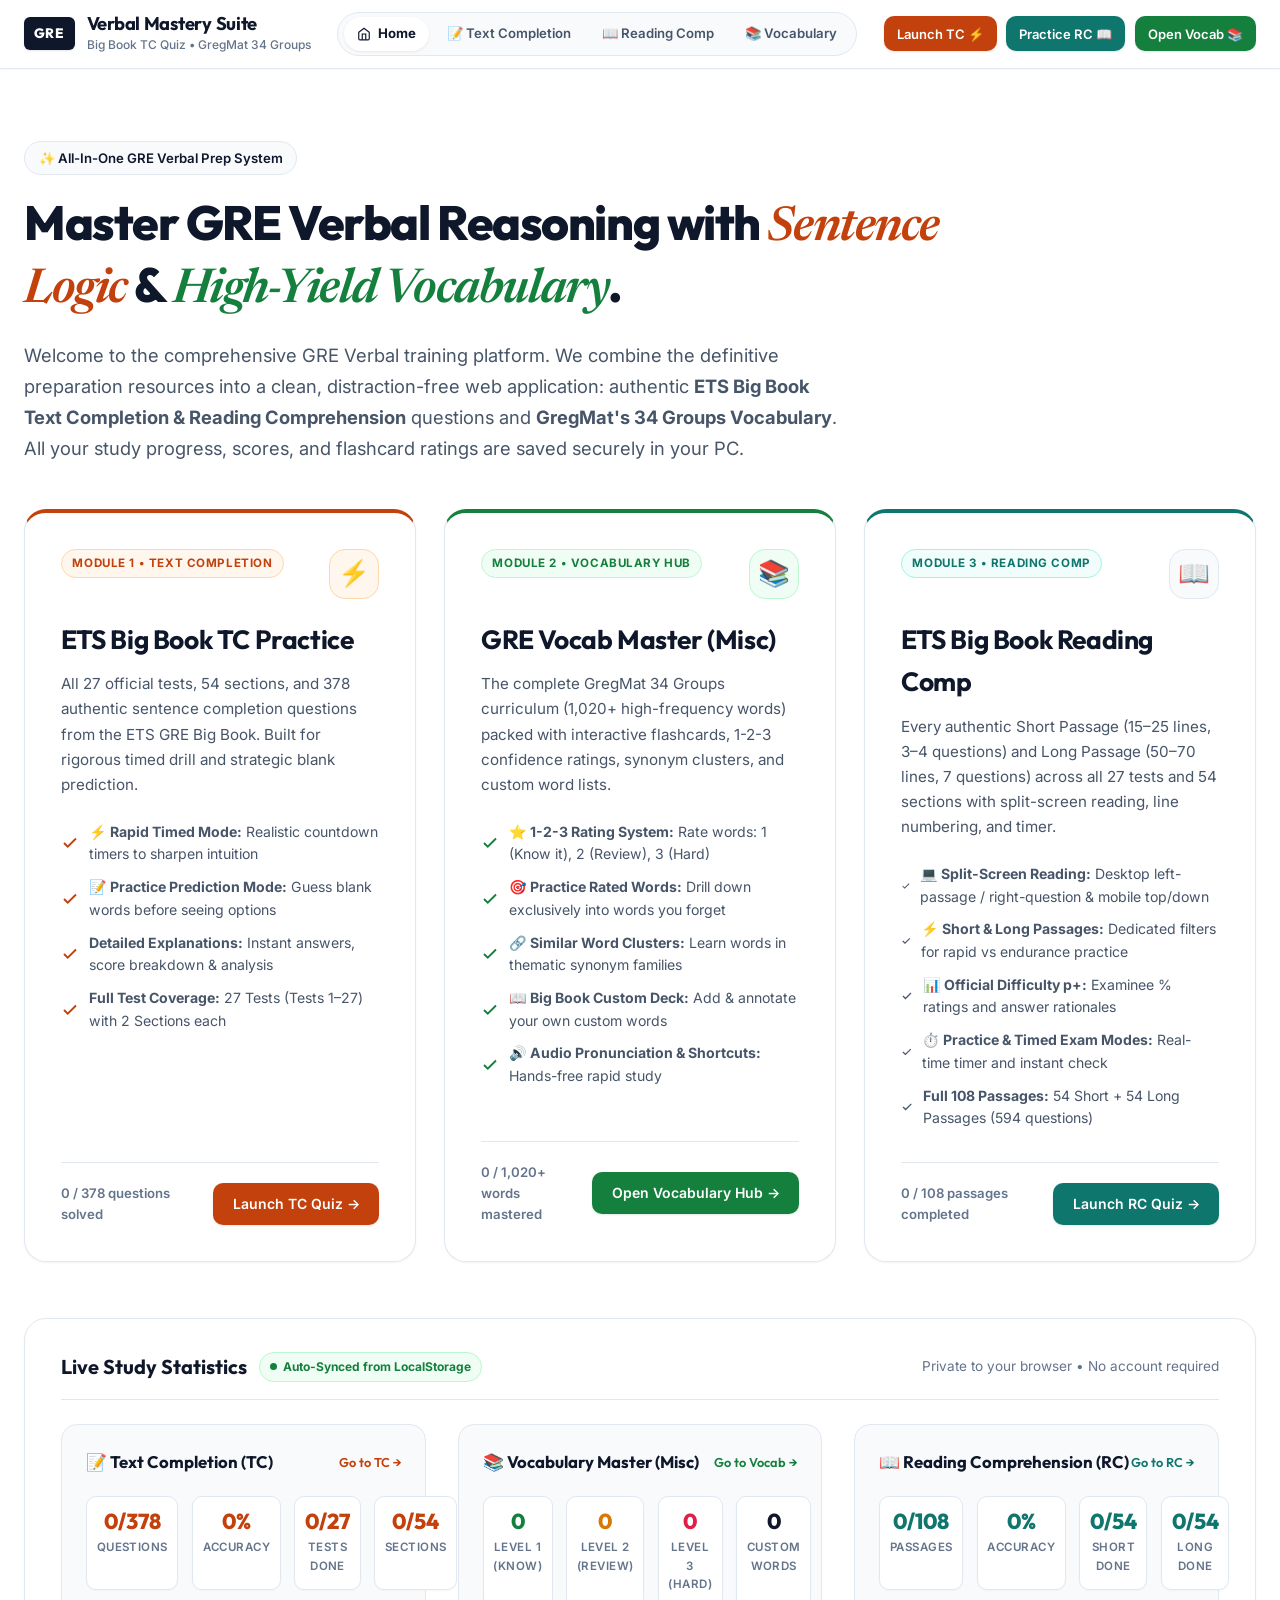
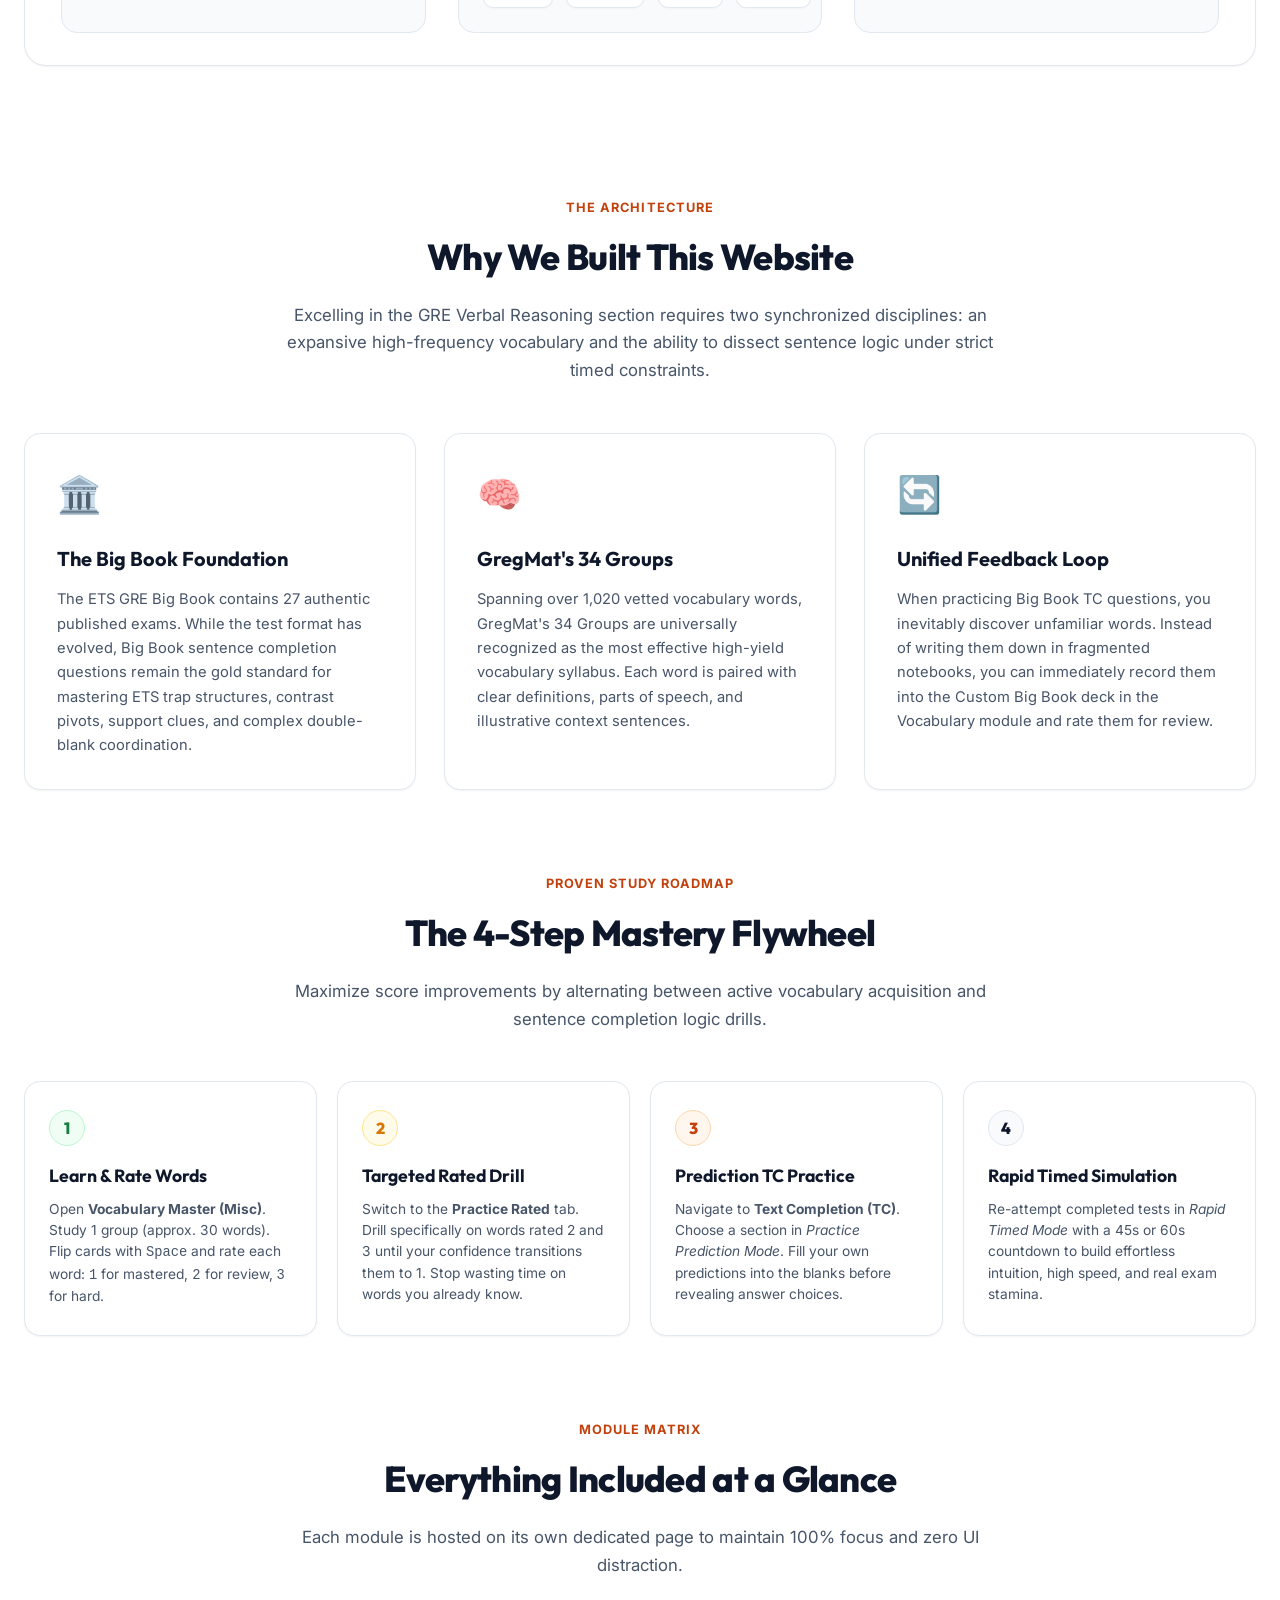
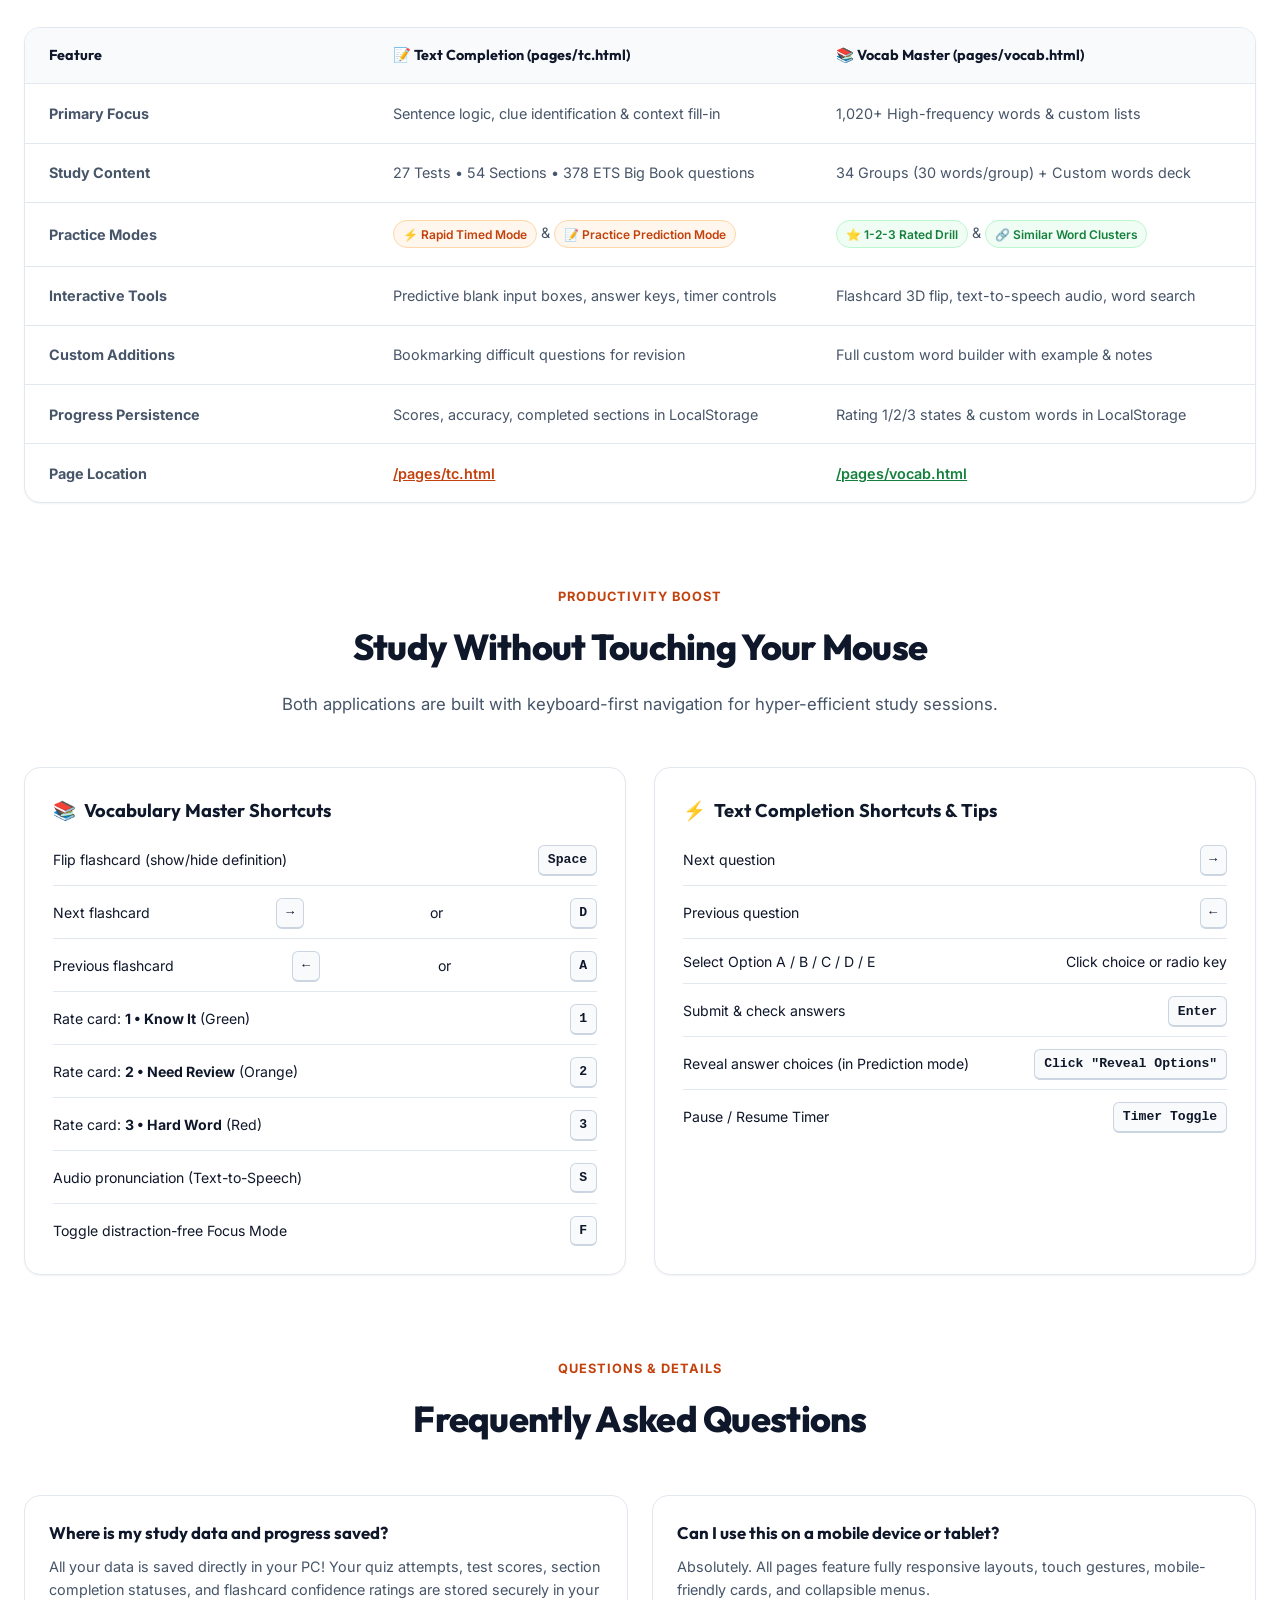
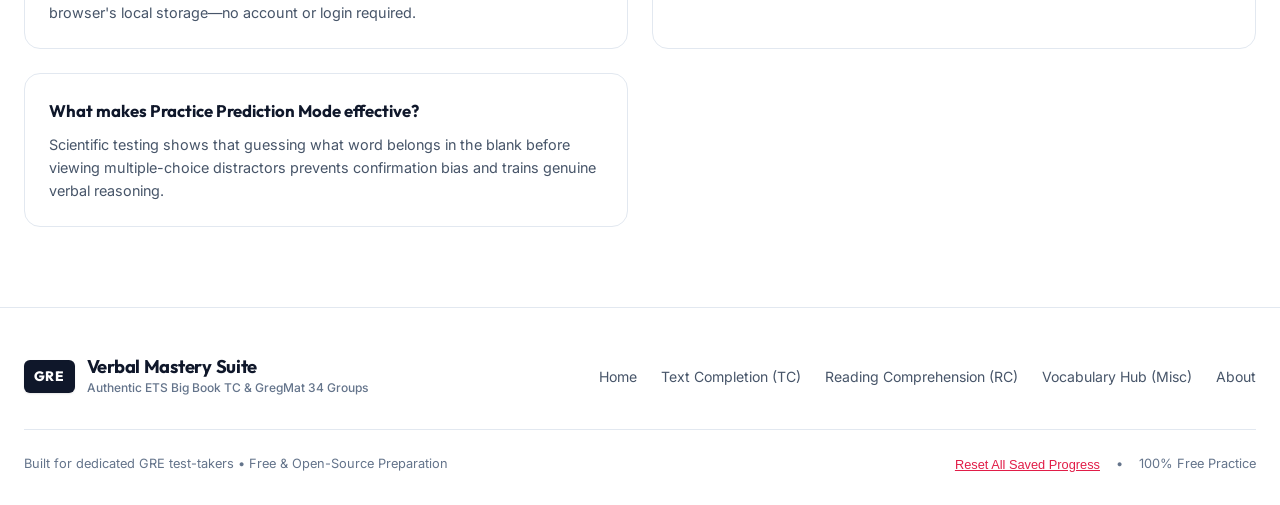
==== commit 60411e31: "Replace vocab app with full GRE Verbal practice suite - Add Text Completion (378 Big Book questions)" ====
--- a/index.html
+++ b/index.html
@@ -2,521 +2,591 @@
 <html lang="en">
 <head>
   <meta charset="UTF-8">
+  <link rel="icon" href="data:image/svg+xml,<svg xmlns=%22http://www.w3.org/2000/svg%22 viewBox=%220 0 100 100%22><text y=%22.9em%22 font-size=%2290%22>📚</text></svg>">
   <meta name="viewport" content="width=device-width, initial-scale=1.0">
-  <title>GRE Vocab Master • 34 Groups Flashcards</title>
-  <meta name="description" content="Interactive GRE 34 Groups Vocabulary Flashcards with 1-2-3 rating system, keyboard shortcuts, dedicated rated words practice, and synonym clusters.">
+  <title>GRE Verbal Mastery Suite • Big Book TC & GregMat 34 Groups</title>
+  <meta name="description" content="All-in-one GRE Verbal preparation portal. Master ETS Big Book Text Completion (378 questions) and GregMat's 34 Groups Vocabulary (1,020+ words) with active recall and predictive strategies.">
   
   <!-- Modern Google Fonts -->
   <link rel="preconnect" href="https://fonts.googleapis.com">
   <link rel="preconnect" href="https://fonts.gstatic.com" crossorigin>
-  <link href="https://fonts.googleapis.com/css2?family=JetBrains+Mono:wght@500;700&family=Outfit:wght@500;600;700;800&family=Plus+Jakarta+Sans:wght@400;500;600;700&display=swap" rel="stylesheet">
+  <link href="https://fonts.googleapis.com/css2?family=Inter:wght@400;500;600;700&family=Newsreader:ital,opsz,wght@0,6..72,400;0,6..72,500;0,6..72,600;1,6..72,400&family=Outfit:wght@500;600;700;800&display=swap" rel="stylesheet">
   
-  <link rel="stylesheet" href="styles.css">
+  <link rel="stylesheet" href="css/home.css">
+  <link rel="stylesheet" href="css/monetization.css">
 </head>
-<body class="light-theme">
-
-  <!-- Top App Header -->
+<body>
+
+  <!-- Top Navigation Header -->
   <header class="app-header">
-    <div class="header-inner">
-      <div class="brand-section">
-        <div class="brand-logo">G</div>
-        <div class="brand-title-wrap">
-          <h1>GRE Vocab Master</h1>
-        </div>
-        <span class="brand-badge">34 Groups • 1,020 Words</span>
-      </div>
-
-      <!-- Navigation Tabs -->
-      <nav class="nav-tabs" aria-label="Main Navigation">
-        <button class="nav-tab-btn active" id="tabBtnFlashcards" data-tab="flashcards">
-          <svg width="18" height="18" viewBox="0 0 24 24" fill="none" stroke="currentColor" stroke-width="2" stroke-linecap="round" stroke-linejoin="round"><rect x="3" y="4" width="18" height="18" rx="2" ry="2"/><line x1="16" y1="2" x2="16" y2="6"/><line x1="8" y1="2" x2="8" y2="6"/><line x1="3" y1="10" x2="21" y2="10"/></svg>
-          Flashcards
-        </button>
-        <button class="nav-tab-btn" id="tabBtnRated" data-tab="rated-practice">
-          <svg width="18" height="18" viewBox="0 0 24 24" fill="none" stroke="currentColor" stroke-width="2" stroke-linecap="round" stroke-linejoin="round"><polygon points="12 2 15.09 8.26 22 9.27 17 14.14 18.18 21.02 12 17.77 5.82 21.02 7 14.14 2 9.27 8.91 8.26 12 2"/></svg>
-          Practice Rated
-        </button>
-        <button class="nav-tab-btn" id="tabBtnClusters" data-tab="similar-clusters">
-          <svg width="18" height="18" viewBox="0 0 24 24" fill="none" stroke="currentColor" stroke-width="2" stroke-linecap="round" stroke-linejoin="round"><circle cx="18" cy="5" r="3"/><circle cx="6" cy="12" r="3"/><circle cx="18" cy="19" r="3"/><line x1="8.59" y1="13.51" x2="15.42" y2="17.49"/><line x1="15.41" y1="6.51" x2="8.59" y2="10.49"/></svg>
-          Similar Words
-        </button>
-        <button class="nav-tab-btn" id="tabBtnCustom" data-tab="custom-words">
-          <svg width="18" height="18" viewBox="0 0 24 24" fill="none" stroke="currentColor" stroke-width="2" stroke-linecap="round" stroke-linejoin="round"><path d="M4 19.5A2.5 2.5 0 0 1 6.5 17H20"/><path d="M6.5 2H20v20H6.5A2.5 2.5 0 0 1 4 19.5v-15A2.5 2.5 0 0 1 6.5 2z"/></svg>
-          Custom (Big Book)
-        </button>
-        <button class="nav-tab-btn" id="tabBtnDirectory" data-tab="directory">
-          <svg width="18" height="18" viewBox="0 0 24 24" fill="none" stroke="currentColor" stroke-width="2" stroke-linecap="round" stroke-linejoin="round"><circle cx="11" cy="11" r="8"/><line x1="21" y1="21" x2="16.65" y2="16.65"/></svg>
-          Search & List
-        </button>
+    <div class="header-container">
+      <a href="index.html" class="logo-group" title="GRE Verbal Mastery Suite Home">
+        <span class="logo-badge">GRE</span>
+        <div class="logo-text-group">
+          <div class="logo-title">Verbal Mastery Suite</div>
+          <div class="logo-subtitle">Big Book TC Quiz • GregMat 34 Groups</div>
+        </div>
+      </a>
+
+      <!-- Unified Cross-Module Navigation -->
+      <nav class="suite-nav" aria-label="Suite Navigation">
+        <a href="index.html" class="suite-nav-link active">
+          <svg width="14" height="14" viewBox="0 0 24 24" fill="none" stroke="currentColor" stroke-width="2"><path d="M3 9l9-7 9 7v11a2 2 0 0 1-2 2H5a2 2 0 0 1-2-2z"></path><polyline points="9 22 9 12 15 12 15 22"></polyline></svg>
+          Home
+        </a>
+        <a href="pages/tc.html" class="suite-nav-link" title="ETS Big Book Text Completion Quiz">
+          📝 Text Completion
+        </a>
+        <a href="pages/rc.html" class="suite-nav-link" title="ETS Big Book Reading Comprehension Split-Screen Quiz">
+          📖 Reading Comp
+        </a>
+        <a href="pages/vocab.html" class="suite-nav-link" title="GregMat 34 Groups Vocabulary Master">
+          📚 Vocabulary
+        </a>
       </nav>
 
-      <!-- Header Quick Actions -->
-      <div class="header-actions">
-        <button class="btn-icon" id="btnOpenGridModal" title="Jump to card in deck" aria-label="Jump to Card">
-          <svg width="18" height="18" viewBox="0 0 24 24" fill="none" stroke="currentColor" stroke-width="2"><rect x="3" y="3" width="7" height="7"/><rect x="14" y="3" width="7" height="7"/><rect x="14" y="14" width="7" height="7"/><rect x="3" y="14" width="7" height="7"/></svg>
-        </button>
-        <button class="btn-icon" id="btnThemeToggle" title="Toggle Theme" aria-label="Toggle Theme">
-          <svg class="icon-moon" width="18" height="18" viewBox="0 0 24 24" fill="none" stroke="currentColor" stroke-width="2"><path d="M21 12.79A9 9 0 1 1 11.21 3 7 7 0 0 0 21 12.79z"/></svg>
-        </button>
-        <button class="btn-icon" id="btnResetModal" title="Reset / Statistics" aria-label="Reset & Settings">
-          <svg width="18" height="18" viewBox="0 0 24 24" fill="none" stroke="currentColor" stroke-width="2"><circle cx="12" cy="12" r="3"/><path d="M19.4 15a1.65 1.65 0 0 0 .33 1.82l.06.06a2 2 0 0 1 0 2.83 2 2 0 0 1-2.83 0l-.06-.06a1.65 1.65 0 0 0-1.82-.33 1.65 1.65 0 0 0-1 1.51V21a2 2 0 0 1-2 2 2 2 0 0 1-2-2v-.09A1.65 1.65 0 0 0 9 19.4a1.65 1.65 0 0 0-1.82.33l-.06.06a2 2 0 0 1-2.83 0 2 2 0 0 1 0-2.83l.06-.06a1.65 1.65 0 0 0 .33-1.82 1.65 1.65 0 0 0-1.51-1H3a2 2 0 0 1-2-2 2 2 0 0 1 2-2h.09A1.65 1.65 0 0 0 4.6 9a1.65 1.65 0 0 0-.33-1.82l-.06-.06a2 2 0 0 1 0-2.83 2 2 0 0 1 2.83 0l.06.06a1.65 1.65 0 0 0 1.82.33H9a1.65 1.65 0 0 0 1-1.51V3a2 2 0 0 1 2-2 2 2 0 0 1 2 2v.09a1.65 1.65 0 0 0 1 1.51 1.65 1.65 0 0 0 1.82-.33l.06-.06a2 2 0 0 1 2.83 0 2 2 0 0 1 0 2.83l-.06.06a1.65 1.65 0 0 0-.33 1.82V9a1.65 1.65 0 0 0 1.51 1H21a2 2 0 0 1 2 2 2 2 0 0 1-2 2h-.09a1.65 1.65 0 0 0-1.51 1z"/></svg>
-        </button>
+      <div class="header-cta-group">
+        <a href="pages/tc.html" class="btn btn-tc btn-sm">Launch TC ⚡</a>
+        <a href="pages/rc.html" class="btn btn-rc btn-sm">Practice RC 📖</a>
+        <a href="pages/vocab.html" class="btn btn-vocab btn-sm">Open Vocab 📚</a>
       </div>
     </div>
   </header>
 
-  <!-- App Content Area -->
-  <main class="app-container">
-
-    <!-- Global Deck Controls Bar -->
-    <section class="deck-controls-bar">
-      <div class="group-selector-wrap">
-        <label for="groupSelect" class="group-selector-label">Group:</label>
-        <select id="groupSelect" class="custom-select" aria-label="Select GRE Group">
-          <!-- Populated by JS for Groups 1 to 34 + All Groups -->
-        </select>
-      </div>
-
-      <!-- Live Rating Status Pills for Active Deck -->
-      <div class="deck-stats-pills" id="deckStatsPills">
-        <div class="stat-pill pill-green" id="pillKnow" title="Know (Rating 1)">
-          <span>●</span> <span id="countGreen">0</span> Know (1)
-        </div>
-        <div class="stat-pill pill-orange" id="pillReview" title="Occasionally Forget (Rating 2)">
-          <span>●</span> <span id="countOrange">0</span> Review (2)
-        </div>
-        <div class="stat-pill pill-red" id="pillHard" title="Regularly Forget (Rating 3)">
-          <span>●</span> <span id="countRed">0</span> Hard (3)
-        </div>
-        <div class="stat-pill pill-unrated" id="pillUnrated" title="Not Rated">
-          <span>○</span> <span id="countUnrated">30</span> Unrated
-        </div>
-      </div>
-
-      <!-- Quick Toggles -->
-      <div class="deck-toggles">
-        <button class="toggle-btn" id="btnToggleShuffle" title="Shuffle Cards">
-          <svg width="16" height="16" viewBox="0 0 24 24" fill="none" stroke="currentColor" stroke-width="2"><polyline points="16 3 21 3 21 8"/><line x1="4" y1="20" x2="21" y2="3"/><polyline points="21 16 21 21 16 21"/><line x1="15" y1="15" x2="21" y2="21"/><line x1="4" y1="4" x2="9" y2="9"/></svg>
-          Shuffle
-        </button>
-        <button class="toggle-btn active" id="btnToggleAutoAdvance" title="Automatically move to next card on rating">
-          <svg width="16" height="16" viewBox="0 0 24 24" fill="none" stroke="currentColor" stroke-width="2"><polygon points="5 4 15 12 5 20 5 4"/><line x1="19" y1="5" x2="19" y2="19"/></svg>
-          Auto-Advance
-        </button>
-      </div>
+  <!-- Hero Section -->
+  <main>
+    <section class="hero-section">
+      <div class="hero-pill">
+        <span>✨ All-In-One GRE Verbal Prep System</span>
+      </div>
+      <h1 class="hero-title">
+        Master GRE Verbal Reasoning with <span class="tc-highlight">Sentence Logic</span> & <span class="vocab-highlight">High-Yield Vocabulary</span>.
+      </h1>
+      <p class="hero-desc">
+        Welcome to the comprehensive GRE Verbal training platform. We combine the definitive preparation resources into a clean, distraction-free web application: authentic <strong>ETS Big Book Text Completion & Reading Comprehension</strong> questions and <strong>GregMat's 34 Groups Vocabulary</strong>. All your study progress, scores, and flashcard ratings are saved securely in your PC.
+      </p>
+
+      <!-- Sponsored / Ad Banner Slot 1 -->
+      <div class="gre-ad-container gre-ad-banner" data-gre-ad="banner" data-ad-type="leaderboard"></div>
+
+      <!-- The Two Main Modules: TC & Misc (Vocab) -->
+      <div class="modules-grid">
+        
+        <!-- MODULE 1: TEXT COMPLETION (TC) -->
+        <article class="module-card tc-card">
+          <div>
+            <div class="module-header">
+              <span class="module-badge tc">Module 1 • Text Completion</span>
+              <div class="module-icon-wrap">⚡</div>
+            </div>
+            <h2 class="module-title">ETS Big Book TC Practice</h2>
+            <p class="module-desc">
+              All 27 official tests, 54 sections, and 378 authentic sentence completion questions from the ETS GRE Big Book. Built for rigorous timed drill and strategic blank prediction.
+            </p>
+            <ul class="module-features-list">
+              <li>
+                <svg width="18" height="18" viewBox="0 0 24 24" fill="none" stroke="currentColor" stroke-width="2.5"><polyline points="20 6 9 17 4 12"></polyline></svg>
+                <span><strong>⚡ Rapid Timed Mode:</strong> Realistic countdown timers to sharpen intuition</span>
+              </li>
+              <li>
+                <svg width="18" height="18" viewBox="0 0 24 24" fill="none" stroke="currentColor" stroke-width="2.5"><polyline points="20 6 9 17 4 12"></polyline></svg>
+                <span><strong>📝 Practice Prediction Mode:</strong> Guess blank words before seeing options</span>
+              </li>
+              <li>
+                <svg width="18" height="18" viewBox="0 0 24 24" fill="none" stroke="currentColor" stroke-width="2.5"><polyline points="20 6 9 17 4 12"></polyline></svg>
+                <span><strong>Detailed Explanations:</strong> Instant answers, score breakdown & analysis</span>
+              </li>
+              <li>
+                <svg width="18" height="18" viewBox="0 0 24 24" fill="none" stroke="currentColor" stroke-width="2.5"><polyline points="20 6 9 17 4 12"></polyline></svg>
+                <span><strong>Full Test Coverage:</strong> 27 Tests (Tests 1–27) with 2 Sections each</span>
+              </li>
+            </ul>
+          </div>
+          <div class="module-footer-action">
+            <span class="module-meta-stat" id="hero-tc-solved">0 / 378 questions solved</span>
+            <a href="pages/tc.html" class="btn btn-tc">
+              Launch TC Quiz →
+            </a>
+          </div>
+        </article>
+
+        <!-- MODULE 2: VOCABULARY MASTER (MISC) -->
+        <article class="module-card vocab-card">
+          <div>
+            <div class="module-header">
+              <span class="module-badge vocab">Module 2 • Vocabulary Hub</span>
+              <div class="module-icon-wrap">📚</div>
+            </div>
+            <h2 class="module-title">GRE Vocab Master (Misc)</h2>
+            <p class="module-desc">
+              The complete GregMat 34 Groups curriculum (1,020+ high-frequency words) packed with interactive flashcards, 1-2-3 confidence ratings, synonym clusters, and custom word lists.
+            </p>
+            <ul class="module-features-list">
+              <li>
+                <svg width="18" height="18" viewBox="0 0 24 24" fill="none" stroke="currentColor" stroke-width="2.5"><polyline points="20 6 9 17 4 12"></polyline></svg>
+                <span><strong>⭐ 1-2-3 Rating System:</strong> Rate words: 1 (Know it), 2 (Review), 3 (Hard)</span>
+              </li>
+              <li>
+                <svg width="18" height="18" viewBox="0 0 24 24" fill="none" stroke="currentColor" stroke-width="2.5"><polyline points="20 6 9 17 4 12"></polyline></svg>
+                <span><strong>🎯 Practice Rated Words:</strong> Drill down exclusively into words you forget</span>
+              </li>
+              <li>
+                <svg width="18" height="18" viewBox="0 0 24 24" fill="none" stroke="currentColor" stroke-width="2.5"><polyline points="20 6 9 17 4 12"></polyline></svg>
+                <span><strong>🔗 Similar Word Clusters:</strong> Learn words in thematic synonym families</span>
+              </li>
+              <li>
+                <svg width="18" height="18" viewBox="0 0 24 24" fill="none" stroke="currentColor" stroke-width="2.5"><polyline points="20 6 9 17 4 12"></polyline></svg>
+                <span><strong>📖 Big Book Custom Deck:</strong> Add & annotate your own custom words</span>
+              </li>
+              <li>
+                <svg width="18" height="18" viewBox="0 0 24 24" fill="none" stroke="currentColor" stroke-width="2.5"><polyline points="20 6 9 17 4 12"></polyline></svg>
+                <span><strong>🔊 Audio Pronunciation & Shortcuts:</strong> Hands-free rapid study</span>
+              </li>
+            </ul>
+          </div>
+          <div class="module-footer-action">
+            <span class="module-meta-stat" id="hero-vocab-mastered">0 / 1,020+ words mastered</span>
+            <a href="pages/vocab.html" class="btn btn-vocab">
+              Open Vocabulary Hub →
+            </a>
+          </div>
+        </article>
+
+        <!-- MODULE 3: READING COMPREHENSION (RC) -->
+        <article class="module-card rc-card">
+          <div>
+            <div class="module-header">
+              <span class="module-badge rc">Module 3 • Reading Comp</span>
+              <div class="module-icon-wrap">📖</div>
+            </div>
+            <h2 class="module-title">ETS Big Book Reading Comp</h2>
+            <p class="module-desc">
+              Every authentic Short Passage (15–25 lines, 3–4 questions) and Long Passage (50–70 lines, 7 questions) across all 27 tests and 54 sections with split-screen reading, line numbering, and timer.
+            </p>
+            <ul class="module-features-list">
+              <li>
+                <svg width="18" height="18" viewBox="0 0 24 24" fill="none" stroke="currentColor" stroke-width="2.5"><polyline points="20 6 9 17 4 12"></polyline></svg>
+                <span><strong>💻 Split-Screen Reading:</strong> Desktop left-passage / right-question & mobile top/down</span>
+              </li>
+              <li>
+                <svg width="18" height="18" viewBox="0 0 24 24" fill="none" stroke="currentColor" stroke-width="2.5"><polyline points="20 6 9 17 4 12"></polyline></svg>
+                <span><strong>⚡ Short & Long Passages:</strong> Dedicated filters for rapid vs endurance practice</span>
+              </li>
+              <li>
+                <svg width="18" height="18" viewBox="0 0 24 24" fill="none" stroke="currentColor" stroke-width="2.5"><polyline points="20 6 9 17 4 12"></polyline></svg>
+                <span><strong>📊 Official Difficulty p+:</strong> Examinee % ratings and answer rationales</span>
+              </li>
+              <li>
+                <svg width="18" height="18" viewBox="0 0 24 24" fill="none" stroke="currentColor" stroke-width="2.5"><polyline points="20 6 9 17 4 12"></polyline></svg>
+                <span><strong>⏱️ Practice & Timed Exam Modes:</strong> Real-time timer and instant check</span>
+              </li>
+              <li>
+                <svg width="18" height="18" viewBox="0 0 24 24" fill="none" stroke="currentColor" stroke-width="2.5"><polyline points="20 6 9 17 4 12"></polyline></svg>
+                <span><strong>Full 108 Passages:</strong> 54 Short + 54 Long Passages (594 questions)</span>
+              </li>
+            </ul>
+          </div>
+          <div class="module-footer-action">
+            <span class="module-meta-stat" id="hero-rc-completed">0 / 108 passages completed</span>
+            <a href="pages/rc.html" class="btn btn-rc">
+              Launch RC Quiz →
+            </a>
+          </div>
+        </article>
+
+      </div>
+
+      <!-- Live Sync Study Progress Dashboard -->
+      <section class="live-dashboard-section" id="progress">
+        <div class="live-dashboard-header">
+          <div class="dashboard-title-wrap">
+            <h3 style="font-family: var(--font-heading); font-size: 1.25rem; font-weight: 700;">Live Study Statistics</h3>
+            <span class="live-indicator">
+              <span class="pulse-dot"></span>
+              Auto-Synced from LocalStorage
+            </span>
+          </div>
+          <div style="font-size: 0.85rem; color: var(--text-light);">
+            Private to your browser • No account required
+          </div>
+        </div>
+
+        <div class="dashboard-columns">
+          
+          <!-- TC Statistics Panel -->
+          <div class="stats-subpanel">
+            <div class="stats-subpanel-title">
+              <span>📝 Text Completion (TC)</span>
+              <a href="pages/tc.html" style="font-size: 0.8rem; font-weight: 600; color: var(--accent-tc); text-decoration: none;">Go to TC →</a>
+            </div>
+            <div class="stats-grid-row">
+              <div class="stat-box tc-tone">
+                <div class="stat-box-val" id="stat-tc-questions">0/378</div>
+                <div class="stat-box-lbl">Questions</div>
+              </div>
+              <div class="stat-box tc-tone">
+                <div class="stat-box-val" id="stat-tc-accuracy">0%</div>
+                <div class="stat-box-lbl">Accuracy</div>
+              </div>
+              <div class="stat-box tc-tone">
+                <div class="stat-box-val" id="stat-tc-tests">0/27</div>
+                <div class="stat-box-lbl">Tests Done</div>
+              </div>
+              <div class="stat-box tc-tone">
+                <div class="stat-box-val" id="stat-tc-sections">0/54</div>
+                <div class="stat-box-lbl">Sections</div>
+              </div>
+            </div>
+          </div>
+
+          <!-- Vocab Statistics Panel -->
+          <div class="stats-subpanel">
+            <div class="stats-subpanel-title">
+              <span>📚 Vocabulary Master (Misc)</span>
+              <a href="pages/vocab.html" style="font-size: 0.8rem; font-weight: 600; color: var(--accent-vocab); text-decoration: none;">Go to Vocab →</a>
+            </div>
+            <div class="stats-grid-row">
+              <div class="stat-box green">
+                <div class="stat-box-val" id="stat-vocab-mastered">0</div>
+                <div class="stat-box-lbl">Level 1 (Know)</div>
+              </div>
+              <div class="stat-box amber">
+                <div class="stat-box-val" id="stat-vocab-review">0</div>
+                <div class="stat-box-lbl">Level 2 (Review)</div>
+              </div>
+              <div class="stat-box red">
+                <div class="stat-box-val" id="stat-vocab-hard">0</div>
+                <div class="stat-box-lbl">Level 3 (Hard)</div>
+              </div>
+              <div class="stat-box charcoal">
+                <div class="stat-box-val" id="stat-vocab-custom">0</div>
+                <div class="stat-box-lbl">Custom Words</div>
+              </div>
+            </div>
+          </div>
+
+          <!-- RC Statistics Panel -->
+          <div class="stats-subpanel">
+            <div class="stats-subpanel-title">
+              <span>📖 Reading Comprehension (RC)</span>
+              <a href="pages/rc.html" style="font-size: 0.8rem; font-weight: 600; color: var(--accent-rc); text-decoration: none;">Go to RC →</a>
+            </div>
+            <div class="stats-grid-row">
+              <div class="stat-box rc-tone">
+                <div class="stat-box-val" id="stat-rc-passages">0/108</div>
+                <div class="stat-box-lbl">Passages</div>
+              </div>
+              <div class="stat-box rc-tone">
+                <div class="stat-box-val" id="stat-rc-accuracy">0%</div>
+                <div class="stat-box-lbl">Accuracy</div>
+              </div>
+              <div class="stat-box rc-tone">
+                <div class="stat-box-val" id="stat-rc-short">0/54</div>
+                <div class="stat-box-lbl">Short Done</div>
+              </div>
+              <div class="stat-box rc-tone">
+                <div class="stat-box-val" id="stat-rc-long">0/54</div>
+                <div class="stat-box-lbl">Long Done</div>
+              </div>
+            </div>
+          </div>
+
+        </div>
+      </section>
     </section>
 
-    <!-- ================= VIEW 1: FLASHCARDS ================= -->
-    <section class="view-tab view-flashcards" id="viewFlashcards">
-      <!-- Deck Multi-Progress Bar -->
-      <div class="deck-progress-container">
-        <div class="progress-header">
-          <span id="cardCounterText">Card 1 of 30</span>
-          <span id="groupProgressPercent">0% Mastered</span>
-        </div>
-        <div class="multi-progress-bar" id="multiProgressBar">
-          <div class="progress-segment progress-green" id="progSegGreen" style="width: 0%;"></div>
-          <div class="progress-segment progress-orange" id="progSegOrange" style="width: 0%;"></div>
-          <div class="progress-segment progress-red" id="progSegRed" style="width: 0%;"></div>
-          <div class="progress-segment progress-unrated" id="progSegUnrated" style="width: 100%;"></div>
-        </div>
-      </div>
-
-      <!-- 3D Interactive Flashcard -->
-      <div class="flashcard-stage" id="flashcardStage">
-        <div class="flashcard" id="flashcard">
-          
-          <!-- Front Face -->
-          <div class="card-face card-face-front">
-            <div class="card-face-header">
-              <div class="card-tag-group">
-                <span class="card-group-tag" id="cardGroupTagFront">Group 1</span>
-                <span class="multi-meaning-badge" id="cardMultiDefBadgeFront" style="display: none;">2 Meanings</span>
-              </div>
-              <div class="card-rating-badge badge-unrated" id="cardRatingBadgeFront">
-                <span>Unrated</span>
-              </div>
-            </div>
-
-            <div class="card-center-front">
-              <h2 class="vocab-word" id="vocabWordFront">abound</h2>
-              <div class="word-actions">
-                <button class="btn-speak" id="btnSpeak" title="Pronounce word (Press 'S')" aria-label="Pronounce word (Press 'S')">
-                  <svg width="18" height="18" viewBox="0 0 24 24" fill="none" stroke="currentColor" stroke-width="2" stroke-linecap="round" stroke-linejoin="round"><polygon points="11 5 6 9 2 9 2 15 6 15 11 19 11 5"/><path d="M19.07 4.93a10 10 0 0 1 0 14.14M15.54 8.46a5 5 0 0 1 0 7.07"/></svg>
-                  <span>Pronounce</span>
-                  <span class="kbd-badge">S</span>
-                </button>
-              </div>
-            </div>
-
-            <div class="card-face-footer">
-              <span class="flip-hint">
-                <span class="kbd-badge">Space</span> or click to flip definition
-              </span>
-            </div>
-          </div>
-
-          <!-- Back Face -->
-          <div class="card-face card-face-back">
-            <div class="card-face-header">
-              <div class="card-tag-group">
-                <span class="card-group-tag" id="cardGroupTagBack">Group 1</span>
-                <span class="multi-meaning-badge" id="cardMultiDefBadgeBack" style="display: none;">2 Meanings</span>
-              </div>
-              <div class="card-rating-badge badge-unrated" id="cardRatingBadgeBack">
-                <span>Unrated</span>
-              </div>
-            </div>
-
-            <div class="card-center-back">
-              <div class="back-word-row">
-                <h3 class="back-word-title" id="vocabWordBack">abound</h3>
-                <button class="btn-speak btn-speak-sm" id="btnSpeakBack" title="Pronounce word (Press 'S')" aria-label="Pronounce word (Press 'S')">
-                  <svg width="15" height="15" viewBox="0 0 24 24" fill="none" stroke="currentColor" stroke-width="2" stroke-linecap="round" stroke-linejoin="round"><polygon points="11 5 6 9 2 9 2 15 6 15 11 19 11 5"/><path d="M19.07 4.93a10 10 0 0 1 0 14.14M15.54 8.46a5 5 0 0 1 0 7.07"/></svg>
-                  <span>Pronounce</span>
-                  <span class="kbd-badge">S</span>
-                </button>
-              </div>
-              <div class="definition-box" id="vocabDefinition">
-                be present in large quantities
-              </div>
-
-              <div class="similar-words-box" id="backSynonymsBox">
-                <span class="similar-label">Thematic Synonyms in Group:</span>
-                <div class="synonym-chips" id="backSynonymChips">
-                  <!-- Chips injected via JS -->
-                </div>
-              </div>
-            </div>
-
-            <div class="card-face-footer">
-              <span class="flip-hint">
-                <span class="kbd-badge">Space</span> or click to return
-              </span>
-            </div>
-          </div>
-
-        </div>
-      </div>
-
-      <!-- Rating Action Bar (1, 2, 3) -->
-      <div class="rating-action-bar">
-        <button class="btn-rate btn-rate-1" id="btnRate1" title="I know this word (Key: 1)">
-          <span>1 • Know It</span>
-          <span class="rate-num-badge">1</span>
-        </button>
-        <button class="btn-rate btn-rate-2" id="btnRate2" title="I occasionally forget (Key: 2)">
-          <span>2 • Review</span>
-          <span class="rate-num-badge">2</span>
-        </button>
-        <button class="btn-rate btn-rate-3" id="btnRate3" title="I regularly forget (Key: 3)">
-          <span>3 • Hard Word</span>
-          <span class="rate-num-badge">3</span>
-        </button>
-      </div>
-
-      <!-- Flashcard Navigation Buttons -->
-      <div class="flashcard-nav-bar">
-        <button class="btn-nav" id="btnPrev" title="Previous Card (Key: A or Left Arrow)">
-          <svg width="20" height="20" viewBox="0 0 24 24" fill="none" stroke="currentColor" stroke-width="2"><polyline points="15 18 9 12 15 6"/></svg>
-          Previous <span class="kbd-badge">A</span>
-        </button>
-
-        <button class="btn-flip-trigger" id="btnFlip">
-          <svg width="18" height="18" viewBox="0 0 24 24" fill="none" stroke="currentColor" stroke-width="2"><path d="M1 4v6h6"/><path d="M23 20v-6h-6"/><path d="M20.49 9A9 9 0 0 0 5.64 5.64L1 10m22 4l-4.64 4.36A9 9 0 0 1 3.51 15"/></svg>
-          Flip Card
-        </button>
-
-        <button class="btn-nav" id="btnNext" title="Next Card (Key: D or Right Arrow)">
-          Next <span class="kbd-badge">D</span>
-          <svg width="20" height="20" viewBox="0 0 24 24" fill="none" stroke="currentColor" stroke-width="2"><polyline points="9 18 15 12 9 6"/></svg>
-        </button>
-      </div>
-
-      <!-- Keyboard Shortcuts Legend Bar -->
-      <div class="keyboard-guide-bar">
-        <div class="key-hint">
-          <span class="kbd-badge">←</span> or <span class="kbd-badge">A</span> Prev
-        </div>
-        <div class="key-hint">
-          <span class="kbd-badge">→</span> or <span class="kbd-badge">D</span> Next
-        </div>
-        <div class="key-hint">
-          <span class="kbd-badge">Space</span> Flip
-        </div>
-        <div class="key-hint">
-          <span class="kbd-badge">S</span> Pronounce
-        </div>
-        <div class="key-hint">
-          <span class="kbd-badge">1</span> Green (Know)
-        </div>
-        <div class="key-hint">
-          <span class="kbd-badge">2</span> Orange (Review)
-        </div>
-        <div class="key-hint">
-          <span class="kbd-badge">3</span> Red (Hard)
+    <!-- SECTION 2: ABOUT THE WEBSITE & DUAL PILLARS -->
+    <section class="content-section" id="about">
+      <div class="section-head">
+        <span class="section-eyebrow">The Architecture</span>
+        <h2 class="section-heading">Why We Built This Website</h2>
+        <p class="section-subtext">
+          Excelling in the GRE Verbal Reasoning section requires two synchronized disciplines: an expansive high-frequency vocabulary and the ability to dissect sentence logic under strict timed constraints.
+        </p>
+      </div>
+
+      <div class="pillars-grid">
+        <div class="pillar-card">
+          <div class="pillar-icon">🏛️</div>
+          <h3>The Big Book Foundation</h3>
+          <p>
+            The ETS GRE Big Book contains 27 authentic published exams. While the test format has evolved, Big Book sentence completion questions remain the gold standard for mastering ETS trap structures, contrast pivots, support clues, and complex double-blank coordination.
+          </p>
+        </div>
+
+        <div class="pillar-card">
+          <div class="pillar-icon">🧠</div>
+          <h3>GregMat's 34 Groups</h3>
+          <p>
+            Spanning over 1,020 vetted vocabulary words, GregMat's 34 Groups are universally recognized as the most effective high-yield vocabulary syllabus. Each word is paired with clear definitions, parts of speech, and illustrative context sentences.
+          </p>
+        </div>
+
+        <div class="pillar-card">
+          <div class="pillar-icon">🔄</div>
+          <h3>Unified Feedback Loop</h3>
+          <p>
+            When practicing Big Book TC questions, you inevitably discover unfamiliar words. Instead of writing them down in fragmented notebooks, you can immediately record them into the Custom Big Book deck in the Vocabulary module and rate them for review.
+          </p>
         </div>
       </div>
     </section>
 
-    <!-- ================= VIEW 2: RATED WORDS PRACTICE ================= -->
-    <section class="view-tab view-rated-practice" id="viewRatedPractice" style="display: none;">
-      <!-- Filter Bar for Rated Practice -->
-      <div class="rated-filter-header">
-        <div class="filter-pills-row">
-          <button class="filter-tab-pill active" data-filter="3" id="filterBtn3">
-            <span>●</span> Red: Regularly Forget (<span id="filterCount3">0</span>)
-          </button>
-          <button class="filter-tab-pill" data-filter="2" id="filterBtn2">
-            <span>●</span> Orange: Occasionally Forget (<span id="filterCount2">0</span>)
-          </button>
-          <button class="filter-tab-pill" data-filter="hard" id="filterBtnHard">
-            <span>●</span> Hard Words (2 & 3) (<span id="filterCountHard">0</span>)
-          </button>
-          <button class="filter-tab-pill" data-filter="1" id="filterBtn1">
-            <span>●</span> Green: Mastered (<span id="filterCount1">0</span>)
-          </button>
-          <button class="filter-tab-pill" data-filter="all" id="filterBtnAll">
-            All Rated (<span id="filterCountAll">0</span>)
-          </button>
-        </div>
-
-        <div class="group-selector-wrap">
-          <label for="ratedScopeSelect" class="group-selector-label">Scope:</label>
-          <select id="ratedScopeSelect" class="custom-select">
-            <option value="current">Current Group Only</option>
-            <option value="all">All 34 Groups</option>
-          </select>
-        </div>
-      </div>
-
-      <!-- Practice Deck for Rated Words -->
-      <div class="rated-practice-card-box" id="ratedPracticeFlashcards">
-        <!-- Will be dynamically controlled or displayed -->
-      </div>
-
-      <!-- Overview Cards Grid for this rating -->
-      <div class="rated-words-grid" id="ratedWordsGrid">
-        <!-- Injected via JS -->
+    <!-- SECTION 3: THE 4-STEP RECOMMENDED WORKFLOW -->
+    <section class="content-section" id="workflow">
+      <div class="section-head">
+        <span class="section-eyebrow">Proven Study Roadmap</span>
+        <h2 class="section-heading">The 4-Step Mastery Flywheel</h2>
+        <p class="section-subtext">
+          Maximize score improvements by alternating between active vocabulary acquisition and sentence completion logic drills.
+        </p>
+      </div>
+
+      <div class="workflow-timeline">
+        <div class="timeline-step">
+          <div class="step-num">1</div>
+          <h4>Learn & Rate Words</h4>
+          <p>Open <strong>Vocabulary Master (Misc)</strong>. Study 1 group (approx. 30 words). Flip cards with <code>Space</code> and rate each word: <code>1</code> for mastered, <code>2</code> for review, <code>3</code> for hard.</p>
+        </div>
+
+        <div class="timeline-step">
+          <div class="step-num">2</div>
+          <h4>Targeted Rated Drill</h4>
+          <p>Switch to the <strong>Practice Rated</strong> tab. Drill specifically on words rated 2 and 3 until your confidence transitions them to 1. Stop wasting time on words you already know.</p>
+        </div>
+
+        <div class="timeline-step">
+          <div class="step-num">3</div>
+          <h4>Prediction TC Practice</h4>
+          <p>Navigate to <strong>Text Completion (TC)</strong>. Choose a section in <em>Practice Prediction Mode</em>. Fill your own predictions into the blanks before revealing answer choices.</p>
+        </div>
+
+        <div class="timeline-step">
+          <div class="step-num">4</div>
+          <h4>Rapid Timed Simulation</h4>
+          <p>Re-attempt completed tests in <em>Rapid Timed Mode</em> with a 45s or 60s countdown to build effortless intuition, high speed, and real exam stamina.</p>
+        </div>
       </div>
     </section>
 
-    <!-- ================= VIEW 3: SIMILAR WORDS & SYNONYM CLUSTERS ================= -->
-    <section class="view-tab view-similar-clusters" id="viewSimilarClusters" style="display: none;">
-      <!-- Sub-Navigation Toggle: Cross-Group vs Within Group -->
-      <div class="similar-subnav-bar">
-        <div class="similar-segmented-control">
-          <button class="similar-seg-btn active" id="btnSynModeCross" data-mode="cross">
-            🌐 Cross-Group Synonyms (All 34 Groups)
-          </button>
-          <button class="similar-seg-btn" id="btnSynModeGroup" data-mode="group">
-            📑 Within Current Group
-          </button>
-        </div>
-
-        <div class="search-input-wrap" style="max-width: 380px;">
-          <svg class="search-icon" width="18" height="18" viewBox="0 0 24 24" fill="none" stroke="currentColor" stroke-width="2"><circle cx="11" cy="11" r="8"/><line x1="21" y1="21" x2="16.65" y2="16.65"/></svg>
-          <input type="text" id="synSearchInput" class="search-input" style="padding: 0.6rem 1rem 0.6rem 2.6rem; font-size: 0.88rem;" placeholder="Search synonyms (e.g. loquacious, calm, dull)...">
-        </div>
-      </div>
-
-      <div class="clusters-hero">
-        <div class="clusters-hero-text">
-          <h2 id="clustersGroupTitle">Cross-Group Universal Synonyms • All 34 Groups</h2>
-          <p id="clustersHeroDesc">Words from all 34 GRE groups categorized by shared meaning, so you can learn synonyms across groups together.</p>
-        </div>
-      </div>
-
-      <div class="clusters-grid" id="clustersGrid">
-        <!-- Populated dynamically via JS -->
-      </div>
-    </section>
-
-    <!-- ================= VIEW 5: CUSTOM WORDS (BIG BOOK) ================= -->
-    <section class="view-tab view-custom-words" id="viewCustomWords" style="display: none;">
-      <div class="custom-words-hero">
-        <div class="custom-hero-text">
-          <h2>📖 Custom Words (Big Book) Vocabulary</h2>
-          <p>Add your own vocabulary words from the GRE Big Book, official tests, or reading passages. Rate and drill them anytime!</p>
-        </div>
-        <div class="custom-hero-actions">
-          <button class="btn-primary-action" id="btnPracticeCustomDeck">
-            <svg width="18" height="18" viewBox="0 0 24 24" fill="none" stroke="currentColor" stroke-width="2"><polygon points="5 3 19 12 5 21 5 3"/></svg>
-            Practice in Flashcards (<span id="customWordsDeckCount">0</span>)
-          </button>
-        </div>
-      </div>
-
-      <!-- Add Custom Word Card Form -->
-      <div class="custom-add-card">
-        <h3>
-          <svg width="20" height="20" viewBox="0 0 24 24" fill="none" stroke="currentColor" stroke-width="2"><circle cx="12" cy="12" r="10"/><line x1="12" y1="8" x2="12" y2="16"/><line x1="8" y1="12" x2="16" y2="12"/></svg>
-          Add New Vocabulary Word
-        </h3>
-        <form id="customWordForm" class="custom-form-grid" onsubmit="return false;">
-          <div class="form-group">
-            <label for="customInputWord">Word *</label>
-            <input type="text" id="customInputWord" class="form-input" placeholder="e.g., equivocate" required>
-          </div>
-          <div class="form-group">
-            <label for="customInputDef">Definition *</label>
-            <input type="text" id="customInputDef" class="form-input" placeholder="e.g., 1. first meaning 2. second meaning" required>
-            <small style="display: block; margin-top: 0.25rem; font-size: 0.78rem; color: var(--text-muted);">
-              💡 Double / multiple meanings (e.g. 1... 2...) will automatically display on separate lines.
-            </small>
-          </div>
-          <div class="form-group">
-            <label for="customInputNotes">Notes / Big Book Test / Synonyms (Optional)</label>
-            <input type="text" id="customInputNotes" class="form-input" placeholder="e.g., Big Book Test 1, Sec 2 • Syn: prevaricate, hedge">
-          </div>
-          <button type="submit" id="btnAddCustomWord" class="btn-primary-action" style="height: 44px;">
-            Add Word
-          </button>
-        </form>
-      </div>
-
-      <!-- Custom Words List & Search Header -->
-      <div class="custom-words-list-header">
-        <h3 style="font-size: 1.15rem; font-weight: 700;">
-          My Big Book Words (<span id="customListTotalCount">0</span>)
-        </h3>
-        <div class="search-input-wrap" style="max-width: 320px;">
-          <svg class="search-icon" width="18" height="18" viewBox="0 0 24 24" fill="none" stroke="currentColor" stroke-width="2"><circle cx="11" cy="11" r="8"/><line x1="21" y1="21" x2="16.65" y2="16.65"/></svg>
-          <input type="text" id="customSearchInput" class="search-input" style="padding: 0.6rem 1rem 0.6rem 2.6rem; font-size: 0.88rem;" placeholder="Search custom words...">
-        </div>
-      </div>
-
-      <!-- Custom Words Grid -->
-      <div class="custom-words-grid" id="customWordsGrid">
-        <!-- Injected via JS -->
-      </div>
-    </section>
-
-    <!-- ================= VIEW 4: SEARCH & DIRECTORY ================= -->
-    <section class="view-tab view-directory" id="viewDirectory" style="display: none;">
-      <div class="directory-search-bar">
-        <div class="search-input-wrap">
-          <svg class="search-icon" width="20" height="20" viewBox="0 0 24 24" fill="none" stroke="currentColor" stroke-width="2"><circle cx="11" cy="11" r="8"/><line x1="21" y1="21" x2="16.65" y2="16.65"/></svg>
-          <input type="text" id="dirSearchInput" class="search-input" placeholder="Search across all 1,020 GRE words or definitions...">
-        </div>
-        <select id="dirRatingFilter" class="custom-select">
-          <option value="all">All Words</option>
-          <option value="multi">Multiple Meanings (1 & 2)</option>
-          <option value="1">1 • Green (Know)</option>
-          <option value="2">2 • Orange (Review)</option>
-          <option value="3">3 • Red (Hard)</option>
-          <option value="0">Unrated</option>
-        </select>
-      </div>
-
-      <div class="directory-table-wrap">
-        <table class="directory-table">
+    <!-- SECTION 4: FEATURE BREAKDOWN / COMPARISON TABLE -->
+    <section class="content-section">
+      <div class="section-head">
+        <span class="section-eyebrow">Module Matrix</span>
+        <h2 class="section-heading">Everything Included at a Glance</h2>
+        <p class="section-subtext">
+          Each module is hosted on its own dedicated page to maintain 100% focus and zero UI distraction.
+        </p>
+      </div>
+
+      <div class="table-card">
+        <table class="comparison-table">
           <thead>
             <tr>
-              <th>Word</th>
-              <th>Group</th>
-              <th>Definition</th>
-              <th>Status</th>
-              <th>Action</th>
+              <th style="width: 28%;">Feature</th>
+              <th style="width: 36%;">📝 Text Completion (pages/tc.html)</th>
+              <th style="width: 36%;">📚 Vocab Master (pages/vocab.html)</th>
             </tr>
           </thead>
-          <tbody id="directoryTableBody">
-            <!-- Populated via JS -->
+          <tbody>
+            <tr>
+              <td><strong>Primary Focus</strong></td>
+              <td>Sentence logic, clue identification & context fill-in</td>
+              <td>1,020+ High-frequency words & custom lists</td>
+            </tr>
+            <tr>
+              <td><strong>Study Content</strong></td>
+              <td>27 Tests • 54 Sections • 378 ETS Big Book questions</td>
+              <td>34 Groups (30 words/group) + Custom words deck</td>
+            </tr>
+            <tr>
+              <td><strong>Practice Modes</strong></td>
+              <td><span class="badge-tag tc">⚡ Rapid Timed Mode</span> & <span class="badge-tag tc">📝 Practice Prediction Mode</span></td>
+              <td><span class="badge-tag vocab">⭐ 1-2-3 Rated Drill</span> & <span class="badge-tag vocab">🔗 Similar Word Clusters</span></td>
+            </tr>
+            <tr>
+              <td><strong>Interactive Tools</strong></td>
+              <td>Predictive blank input boxes, answer keys, timer controls</td>
+              <td>Flashcard 3D flip, text-to-speech audio, word search</td>
+            </tr>
+            <tr>
+              <td><strong>Custom Additions</strong></td>
+              <td>Bookmarking difficult questions for revision</td>
+              <td>Full custom word builder with example & notes</td>
+            </tr>
+            <tr>
+              <td><strong>Progress Persistence</strong></td>
+              <td>Scores, accuracy, completed sections in LocalStorage</td>
+              <td>Rating 1/2/3 states & custom words in LocalStorage</td>
+            </tr>
+            <tr>
+              <td><strong>Page Location</strong></td>
+              <td><a href="pages/tc.html" style="color: var(--accent-tc); font-weight: 600;">/pages/tc.html</a></td>
+              <td><a href="pages/vocab.html" style="color: var(--accent-vocab); font-weight: 600;">/pages/vocab.html</a></td>
+            </tr>
           </tbody>
         </table>
       </div>
     </section>
 
+    <!-- SECTION 5: KEYBOARD SHORTCUTS REFERENCE -->
+    <section class="content-section">
+      <div class="section-head">
+        <span class="section-eyebrow">Productivity Boost</span>
+        <h2 class="section-heading">Study Without Touching Your Mouse</h2>
+        <p class="section-subtext">
+          Both applications are built with keyboard-first navigation for hyper-efficient study sessions.
+        </p>
+      </div>
+
+      <div class="shortcuts-grid">
+        <!-- Vocab shortcuts -->
+        <div class="shortcut-box">
+          <h4>
+            <span style="color: var(--accent-vocab);">📚</span>
+            Vocabulary Master Shortcuts
+          </h4>
+          <div class="key-list">
+            <div class="key-row">
+              <span>Flip flashcard (show/hide definition)</span>
+              <kbd class="key-cap">Space</kbd>
+            </div>
+            <div class="key-row">
+              <span>Next flashcard</span>
+              <kbd class="key-cap">→</kbd> or <kbd class="key-cap">D</kbd>
+            </div>
+            <div class="key-row">
+              <span>Previous flashcard</span>
+              <kbd class="key-cap">←</kbd> or <kbd class="key-cap">A</kbd>
+            </div>
+            <div class="key-row">
+              <span>Rate card: <strong>1 • Know It</strong> (Green)</span>
+              <kbd class="key-cap">1</kbd>
+            </div>
+            <div class="key-row">
+              <span>Rate card: <strong>2 • Need Review</strong> (Orange)</span>
+              <kbd class="key-cap">2</kbd>
+            </div>
+            <div class="key-row">
+              <span>Rate card: <strong>3 • Hard Word</strong> (Red)</span>
+              <kbd class="key-cap">3</kbd>
+            </div>
+            <div class="key-row">
+              <span>Audio pronunciation (Text-to-Speech)</span>
+              <kbd class="key-cap">S</kbd>
+            </div>
+            <div class="key-row">
+              <span>Toggle distraction-free Focus Mode</span>
+              <kbd class="key-cap">F</kbd>
+            </div>
+          </div>
+        </div>
+
+        <!-- TC shortcuts -->
+        <div class="shortcut-box">
+          <h4>
+            <span style="color: var(--accent-primary);">⚡</span>
+            Text Completion Shortcuts & Tips
+          </h4>
+          <div class="key-list">
+            <div class="key-row">
+              <span>Next question</span>
+              <kbd class="key-cap">→</kbd>
+            </div>
+            <div class="key-row">
+              <span>Previous question</span>
+              <kbd class="key-cap">←</kbd>
+            </div>
+            <div class="key-row">
+              <span>Select Option A / B / C / D / E</span>
+              <span>Click choice or radio key</span>
+            </div>
+            <div class="key-row">
+              <span>Submit & check answers</span>
+              <kbd class="key-cap">Enter</kbd>
+            </div>
+            <div class="key-row">
+              <span>Reveal answer choices (in Prediction mode)</span>
+              <kbd class="key-cap">Click "Reveal Options"</kbd>
+            </div>
+            <div class="key-row">
+              <span>Pause / Resume Timer</span>
+              <kbd class="key-cap">Timer Toggle</kbd>
+            </div>
+          </div>
+        </div>
+      </div>
+    </section>
+
+    <!-- Sponsored / Ad Banner Slot 2 -->
+    <div class="gre-ad-container gre-ad-banner" data-gre-ad="banner" data-ad-type="leaderboard"></div>
+
+    <!-- SECTION 6: FAQ & LOCAL DATA STORAGE -->
+    <section class="content-section">
+      <div class="section-head">
+        <span class="section-eyebrow">Questions & Details</span>
+        <h2 class="section-heading">Frequently Asked Questions</h2>
+      </div>
+
+      <div class="faq-grid">
+        <div class="faq-item">
+          <h4>Where is my study data and progress saved?</h4>
+          <p>All your data is saved directly in your PC! Your quiz attempts, test scores, section completion statuses, and flashcard confidence ratings are stored securely in your browser's local storage—no account or login required.</p>
+        </div>
+
+        <div class="faq-item">
+          <h4>Can I use this on a mobile device or tablet?</h4>
+          <p>Absolutely. All pages feature fully responsive layouts, touch gestures, mobile-friendly cards, and collapsible menus.</p>
+        </div>
+
+        <div class="faq-item">
+          <h4>What makes Practice Prediction Mode effective?</h4>
+          <p>Scientific testing shows that guessing what word belongs in the blank before viewing multiple-choice distractors prevents confirmation bias and trains genuine verbal reasoning.</p>
+        </div>
+      </div>
+    </section>
   </main>
 
-  <!-- Card Quick Jump Modal -->
-  <div class="modal-overlay" id="gridModal">
-    <div class="modal-card">
-      <div class="modal-header">
-        <h3 id="modalDeckTitle">Jump to Card in Group</h3>
-        <button class="btn-icon" id="btnCloseGridModal">✕</button>
-      </div>
-      <div class="modal-body">
-        <p style="font-size: 0.9rem; color: var(--text-secondary);">Click any card number to jump directly to it:</p>
-        <div class="card-nav-grid" id="modalCardNavGrid">
-          <!-- Populated via JS -->
+  <!-- Site Footer -->
+  <footer class="site-footer">
+    <div class="footer-container">
+      <div class="footer-top">
+        <div class="logo-group">
+          <span class="logo-badge">GRE</span>
+          <div>
+            <div class="logo-title">Verbal Mastery Suite</div>
+            <div class="logo-subtitle">Authentic ETS Big Book TC & GregMat 34 Groups</div>
+          </div>
+        </div>
+
+        <nav class="footer-nav">
+          <a href="index.html">Home</a>
+          <a href="pages/tc.html">Text Completion (TC)</a>
+          <a href="pages/rc.html">Reading Comprehension (RC)</a>
+          <a href="pages/vocab.html">Vocabulary Hub (Misc)</a>
+          <a href="#about">About</a>
+        </nav>
+      </div>
+
+      <div class="footer-bottom">
+        <div>
+          Built for dedicated GRE test-takers • Free & Open-Source Preparation
+        </div>
+        <div style="display: flex; align-items: center; gap: 1rem;">
+          <button id="btn-reset-all-stats" style="background: none; border: none; color: var(--accent-rose); font-size: 0.8rem; cursor: pointer; text-decoration: underline;">
+            Reset All Saved Progress
+          </button>
+          <span>•</span>
+          <span>100% Free Practice</span>
         </div>
       </div>
     </div>
-  </div>
-
-  <!-- Settings & Reset Modal -->
-  <div class="modal-overlay" id="settingsModal">
-    <div class="modal-card">
-      <div class="modal-header">
-        <h3>Statistics & Data Management</h3>
-        <button class="btn-icon" id="btnCloseSettingsModal">✕</button>
-      </div>
-      <div class="modal-body">
-
-        <!-- Focus Mode Setting -->
-        <div class="setting-row">
-          <div class="setting-info">
-            <span class="setting-label">Focus Mode</span>
-            <span class="setting-desc">While on Flashcards, only the card is shown — everything else fades away. Press <kbd class="kbd-badge" style="font-size:0.72rem;">F</kbd> to toggle anytime.</span>
-          </div>
-          <button class="focus-toggle-switch" id="btnFocusModeToggle" role="switch" aria-checked="false" title="Toggle Focus Mode (F)">
-            <span class="focus-toggle-knob"></span>
-          </button>
-        </div>
-
-        <hr style="border: 0; border-top: 1px solid var(--border-subtle); margin: 0.5rem 0;">
-
-        <div>
-          <h4 style="margin-bottom: 0.5rem; font-size: 1rem;">Overall Mastery Statistics</h4>
-          <div style="display: flex; gap: 0.5rem; flex-wrap: wrap;">
-            <div class="stat-pill pill-green">Green (1): <strong id="globalCount1">0</strong></div>
-            <div class="stat-pill pill-orange">Orange (2): <strong id="globalCount2">0</strong></div>
-            <div class="stat-pill pill-red">Red (3): <strong id="globalCount3">0</strong></div>
-            <div class="stat-pill pill-unrated">Unrated: <strong id="globalCount0">1020</strong></div>
-          </div>
-        </div>
-
-        <hr style="border: 0; border-top: 1px solid var(--border-subtle); margin: 0.5rem 0;">
-
-        <div>
-          <h4 style="margin-bottom: 0.5rem; font-size: 1rem; color: var(--rating-3);">Reset Ratings</h4>
-          <p style="font-size: 0.85rem; color: var(--text-secondary); margin-bottom: 0.75rem;">
-            You can clear ratings for only the currently selected group, or completely reset all 34 groups.
-          </p>
-          <div style="display: flex; gap: 0.75rem; flex-wrap: wrap;">
-            <button class="toggle-btn" id="btnResetCurrentGroup" style="color: #fbbf24;">
-              Reset Current Group
-            </button>
-            <button class="toggle-btn" id="btnResetAllGroups" style="color: #f87171;">
-              Reset All 34 Groups
-            </button>
-          </div>
-        </div>
-
-        <hr style="border: 0; border-top: 1px solid var(--border-subtle); margin: 0.5rem 0;">
-
-        <div>
-          <h4 style="margin-bottom: 0.5rem; font-size: 1rem;">Export / Backup Progress</h4>
-          <div style="display: flex; gap: 0.75rem;">
-            <button class="toggle-btn" id="btnExportRatings">Export JSON</button>
-            <button class="toggle-btn" id="btnImportRatings">Import JSON</button>
-            <input type="file" id="importFileInput" accept=".json" style="display: none;">
-          </div>
-        </div>
-      </div>
-    </div>
-  </div>
-
-  <!-- Focus Mode Exit Pill (shown only when focus mode is active) -->
-  <button class="focus-exit-pill" id="btnExitFocusMode" title="Exit Focus Mode (F)">
-    <svg width="14" height="14" viewBox="0 0 24 24" fill="none" stroke="currentColor" stroke-width="2.5"><path d="M9 21H5a2 2 0 0 1-2-2V5a2 2 0 0 1 2-2h4"/><polyline points="16 17 21 12 16 7"/><line x1="21" y1="12" x2="9" y2="12"/></svg>
-    Exit Focus
-    <kbd class="kbd-badge" style="font-size:0.68rem; padding: 1px 5px;">F</kbd>
-  </button>
-
-  <!-- Load Data and Application Logic -->
-  <script src="vocab_data.js"></script>
-  <script src="app.js"></script>
+  </footer>
+
+  <!-- Home Analytics Script -->
+  <script src="js/home.js"></script>
+  <!-- Monetization & Subscription Engine -->
+  <script src="js/monetization.js"></script>
+
 </body>
 </html>
--- a/css/home.css
+++ b/css/home.css
@@ -0,0 +1,1114 @@
+/* ==========================================================================
+   GRE Verbal Mastery Suite - Home Portal Styles
+   Theme: Clean Crisp White / Deep Charcoal, Terracotta & Forest Pine
+   Modern, elegant, high-contrast academic interface
+   ========================================================================== */
+
+:root {
+  /* Clean Crisp White & Neutral Slate Canvas */
+  --bg-app: #ffffff;
+  --bg-card: #ffffff;
+  --bg-subtle: #f8fafc;
+  --bg-subtle-hover: #f1f5f9;
+  --bg-elevated: #ffffff;
+  
+  --border-light: #e2e8f0;
+  --border-subtle: #cbd5e1;
+  --border-focus: #0f172a;
+
+  /* Typography: Deep Charcoal & Slate */
+  --text-main: #0f172a;
+  --text-muted: #475569;
+  --text-light: #64748b;
+  --text-faint: #94a3b8;
+
+  /* Primary Action Button / Classical Ink Anchor */
+  --accent-primary: #0f172a;
+  --accent-primary-hover: #020617;
+  --accent-primary-subtle: #f1f5f9;
+
+  /* Pillar 1: Text Completion (TC) - Rich Brick Terracotta */
+  --accent-tc: #c2410c;
+  --accent-tc-hover: #9a3412;
+  --accent-tc-subtle: #fff7ed;
+  --accent-tc-border: #fed7aa;
+
+  /* Pillar 2: Vocabulary Hub (Misc) - Deep Forest Pine */
+  --accent-vocab: #15803d;
+  --accent-vocab-hover: #166534;
+  --accent-vocab-subtle: #f0fdf4;
+  --accent-vocab-border: #bbf7d0;
+
+  /* Pillar 3: Reading Comprehension (RC) - Deep Scholarly Teal */
+  --accent-rc: #0f766e;
+  --accent-rc-hover: #115e59;
+  --accent-rc-subtle: #f0fdfa;
+  --accent-rc-border: #99f6e4;
+  --accent-rc-tag: #0d9488;
+
+  /* Semantic ratings / study status */
+  --accent-amber: #d97706;
+  --accent-amber-subtle: #fffbeb;
+  --accent-amber-border: #fde68a;
+
+  --accent-emerald: #15803d;
+  --accent-emerald-subtle: #f0fdf4;
+  --accent-emerald-border: #bbf7d0;
+
+  --accent-rose: #e11d48;
+  --accent-rose-subtle: #fff1f2;
+  --accent-rose-border: #fecdd3;
+
+  /* Aliases for backwards compatibility */
+  --accent-purple: #c2410c;
+  --accent-purple-subtle: #fff7ed;
+  --accent-purple-border: #fed7aa;
+
+  /* Typography */
+  --font-sans: 'Inter', -apple-system, BlinkMacSystemFont, 'Segoe UI', Roboto, sans-serif;
+  --font-heading: 'Outfit', -apple-system, BlinkMacSystemFont, 'Segoe UI', sans-serif;
+  --font-serif: 'Newsreader', Georgia, Cambria, serif;
+
+  --shadow-sm: 0 1px 2px 0 rgba(0, 0, 0, 0.05);
+  --shadow-md: 0 4px 6px -1px rgba(0, 0, 0, 0.06), 0 2px 4px -2px rgba(0, 0, 0, 0.04);
+  --shadow-lg: 0 10px 15px -3px rgba(0, 0, 0, 0.08);
+  --shadow-xl: 0 20px 25px -5px rgba(0, 0, 0, 0.08);
+
+  --radius-sm: 6px;
+  --radius-md: 10px;
+  --radius-lg: 16px;
+  --radius-xl: 22px;
+  --radius-full: 9999px;
+
+  --transition-fast: 150ms ease;
+  --transition-normal: 250ms cubic-bezier(0.4, 0, 0.2, 1);
+}
+
+* {
+  box-sizing: border-box;
+  margin: 0;
+  padding: 0;
+}
+
+html {
+  scroll-behavior: smooth;
+}
+
+body {
+  font-family: var(--font-sans);
+  background-color: var(--bg-app);
+  color: var(--text-main);
+  line-height: 1.6;
+  min-height: 100vh;
+  display: flex;
+  flex-direction: column;
+  -webkit-font-smoothing: antialiased;
+}
+
+/* Consistent Suite Top Navigation */
+.site-header, .app-header {
+  background: rgba(255, 255, 255, 0.98);
+  backdrop-filter: blur(12px);
+  border-bottom: 1px solid var(--border-light);
+  position: sticky;
+  top: 0;
+  z-index: 100;
+  box-shadow: 0 1px 2px 0 rgba(0, 0, 0, 0.03);
+}
+
+.header-container {
+  max-width: 1300px;
+  margin: 0 auto;
+  padding: 0.75rem 1.5rem;
+  display: flex;
+  align-items: center;
+  justify-content: space-between;
+  gap: 1.25rem;
+}
+
+.logo-group {
+  display: flex;
+  align-items: center;
+  gap: 0.75rem;
+  text-decoration: none;
+  color: inherit;
+  cursor: pointer;
+  user-select: none;
+}
+
+.logo-badge {
+  background: #0f172a;
+  color: #ffffff;
+  font-family: var(--font-heading);
+  font-weight: 800;
+  font-size: 0.85rem;
+  padding: 0.35rem 0.6rem;
+  border-radius: var(--radius-sm);
+  letter-spacing: 0.06em;
+  box-shadow: 0 1px 2px rgba(0, 0, 0, 0.1);
+}
+
+.logo-title {
+  font-family: var(--font-heading);
+  font-size: 1.15rem;
+  font-weight: 700;
+  color: var(--text-main);
+  letter-spacing: -0.015em;
+  line-height: 1.2;
+}
+
+.logo-subtitle {
+  font-size: 0.75rem;
+  color: var(--text-light);
+  font-weight: 500;
+}
+
+/* Unified Suite Switcher Navigation Bar */
+.suite-nav {
+  display: inline-flex;
+  align-items: center;
+  gap: 0.25rem;
+  background: var(--bg-subtle);
+  padding: 0.25rem 0.35rem;
+  border-radius: var(--radius-full);
+  border: 1px solid var(--border-light);
+}
+
+.suite-nav-link {
+  display: inline-flex;
+  align-items: center;
+  gap: 0.4rem;
+  padding: 0.4rem 0.85rem;
+  font-size: 0.825rem;
+  font-weight: 600;
+  color: var(--text-muted);
+  text-decoration: none;
+  border-radius: var(--radius-full);
+  transition: all var(--transition-fast);
+  white-space: nowrap;
+}
+
+.suite-nav-link:hover {
+  color: var(--text-main);
+  background: rgba(0, 0, 0, 0.04);
+}
+
+.suite-nav-link.active {
+  background: #ffffff;
+  color: var(--text-main);
+  box-shadow: 0 1px 3px rgba(0, 0, 0, 0.08);
+  font-weight: 700;
+}
+
+/* Secondary in-page anchors */
+.site-nav {
+  display: flex;
+  align-items: center;
+  gap: 0.4rem;
+}
+
+.nav-link {
+  display: inline-flex;
+  align-items: center;
+  gap: 0.4rem;
+  padding: 0.4rem 0.8rem;
+  font-size: 0.825rem;
+  font-weight: 600;
+  color: var(--text-muted);
+  text-decoration: none;
+  border-radius: var(--radius-full);
+  transition: all var(--transition-fast);
+}
+
+.nav-link:hover {
+  color: var(--text-main);
+  background: var(--bg-subtle);
+}
+
+.header-cta-group {
+  display: flex;
+  align-items: center;
+  gap: 0.6rem;
+}
+
+/* Common Buttons */
+.btn {
+  display: inline-flex;
+  align-items: center;
+  justify-content: center;
+  gap: 0.5rem;
+  padding: 0.55rem 1.15rem;
+  font-size: 0.875rem;
+  font-weight: 600;
+  font-family: var(--font-sans);
+  border-radius: var(--radius-md);
+  border: 1px solid transparent;
+  cursor: pointer;
+  text-decoration: none;
+  transition: all var(--transition-fast);
+  white-space: nowrap;
+}
+
+.btn-primary {
+  background: #0f172a;
+  color: #ffffff;
+  box-shadow: 0 1px 2px rgba(15, 23, 42, 0.1);
+}
+.btn-primary:hover {
+  background: #020617;
+  transform: translateY(-1px);
+  box-shadow: 0 4px 10px rgba(15, 23, 42, 0.18);
+}
+
+.btn-tc {
+  background: var(--accent-tc);
+  color: #ffffff;
+  box-shadow: 0 1px 2px rgba(194, 65, 12, 0.15);
+}
+.btn-tc:hover {
+  background: var(--accent-tc-hover);
+  transform: translateY(-1px);
+  box-shadow: 0 4px 10px rgba(194, 65, 12, 0.22);
+}
+
+.btn-vocab, .btn-purple {
+  background: var(--accent-vocab);
+  color: #ffffff;
+  box-shadow: 0 1px 2px rgba(21, 128, 61, 0.15);
+}
+.btn-vocab:hover, .btn-purple:hover {
+  background: var(--accent-vocab-hover);
+  transform: translateY(-1px);
+  box-shadow: 0 4px 10px rgba(21, 128, 61, 0.22);
+}
+
+.btn-rc {
+  background: var(--accent-rc);
+  color: #ffffff;
+  box-shadow: 0 1px 2px rgba(15, 118, 110, 0.15);
+}
+.btn-rc:hover {
+  background: var(--accent-rc-hover);
+  transform: translateY(-1px);
+  box-shadow: 0 4px 10px rgba(15, 118, 110, 0.22);
+}
+
+.btn-outline {
+  background: #ffffff;
+  border-color: var(--border-light);
+  color: var(--text-main);
+}
+.btn-outline:hover {
+  background: var(--bg-subtle);
+  border-color: var(--border-subtle);
+}
+
+.btn-sm {
+  padding: 0.38rem 0.75rem;
+  font-size: 0.815rem;
+}
+
+.btn-lg {
+  padding: 0.85rem 1.75rem;
+  font-size: 1.05rem;
+  border-radius: var(--radius-lg);
+}
+
+/* Hero Section */
+.hero-section {
+  padding: 4.5rem 1.5rem 3.5rem;
+  max-width: 1300px;
+  margin: 0 auto;
+  width: 100%;
+}
+
+.hero-pill {
+  display: inline-flex;
+  align-items: center;
+  gap: 0.5rem;
+  background: var(--bg-subtle);
+  color: var(--text-main);
+  border: 1px solid var(--border-light);
+  padding: 0.35rem 0.85rem;
+  border-radius: var(--radius-full);
+  font-size: 0.825rem;
+  font-weight: 600;
+  margin-bottom: 1.25rem;
+}
+
+.hero-title {
+  font-family: var(--font-heading);
+  font-size: 3rem;
+  font-weight: 800;
+  line-height: 1.15;
+  letter-spacing: -0.03em;
+  color: var(--text-main);
+  max-width: 960px;
+  margin-bottom: 1.25rem;
+}
+
+.hero-title .tc-highlight {
+  color: var(--accent-tc);
+  font-family: var(--font-serif);
+  font-style: italic;
+  font-weight: 600;
+}
+
+.hero-title .vocab-highlight {
+  color: var(--accent-vocab);
+  font-family: var(--font-serif);
+  font-style: italic;
+  font-weight: 600;
+}
+
+.hero-desc {
+  font-size: 1.15rem;
+  color: var(--text-muted);
+  max-width: 820px;
+  line-height: 1.7;
+  margin-bottom: 2.75rem;
+}
+
+/* Gateway Cards: TC vs Misc vs RC */
+.modules-grid {
+  display: grid;
+  grid-template-columns: repeat(auto-fit, minmax(320px, 1fr));
+  gap: 1.75rem;
+  margin-bottom: 3.5rem;
+}
+
+.module-card {
+  background: var(--bg-card);
+  border: 1px solid var(--border-light);
+  border-radius: var(--radius-xl);
+  padding: 2.25rem;
+  display: flex;
+  flex-direction: column;
+  justify-content: space-between;
+  position: relative;
+  overflow: hidden;
+  box-shadow: var(--shadow-sm);
+  transition: all var(--transition-normal);
+}
+
+.module-card:hover {
+  transform: translateY(-3px);
+  box-shadow: var(--shadow-lg);
+  border-color: var(--border-subtle);
+}
+
+.module-card.tc-card {
+  border-top: 4px solid var(--accent-tc);
+}
+
+.module-card.vocab-card {
+  border-top: 4px solid var(--accent-vocab);
+}
+
+.module-card.rc-card {
+  border-top: 4px solid var(--accent-rc);
+}
+
+.module-header {
+  display: flex;
+  align-items: flex-start;
+  justify-content: space-between;
+  gap: 1rem;
+  margin-bottom: 1.25rem;
+}
+
+.module-badge {
+  font-size: 0.725rem;
+  font-weight: 700;
+  text-transform: uppercase;
+  letter-spacing: 0.05em;
+  padding: 0.28rem 0.65rem;
+  border-radius: var(--radius-full);
+}
+
+.module-badge.tc {
+  background: var(--accent-tc-subtle);
+  color: var(--accent-tc);
+  border: 1px solid var(--accent-tc-border);
+}
+
+.module-badge.vocab {
+  background: var(--accent-vocab-subtle);
+  color: var(--accent-vocab);
+  border: 1px solid var(--accent-vocab-border);
+}
+
+.module-badge.rc {
+  background: var(--accent-rc-subtle);
+  color: var(--accent-rc);
+  border: 1px solid var(--accent-rc-border);
+}
+
+.module-icon-wrap {
+  width: 50px;
+  height: 50px;
+  border-radius: var(--radius-lg);
+  display: flex;
+  align-items: center;
+  justify-content: center;
+  font-size: 1.6rem;
+  background: var(--bg-subtle);
+  border: 1px solid var(--border-light);
+}
+
+.module-card.tc-card .module-icon-wrap {
+  background: var(--accent-tc-subtle);
+  border-color: var(--accent-tc-border);
+}
+
+.module-card.vocab-card .module-icon-wrap {
+  background: var(--accent-vocab-subtle);
+  border-color: var(--accent-vocab-border);
+}
+
+.module-title {
+  font-family: var(--font-heading);
+  font-size: 1.65rem;
+  font-weight: 700;
+  color: var(--text-main);
+  margin-bottom: 0.65rem;
+  letter-spacing: -0.015em;
+}
+
+.module-desc {
+  font-size: 0.95rem;
+  color: var(--text-muted);
+  line-height: 1.65;
+  margin-bottom: 1.5rem;
+}
+
+.module-features-list {
+  list-style: none;
+  display: flex;
+  flex-direction: column;
+  gap: 0.65rem;
+  margin-bottom: 2rem;
+  font-size: 0.88rem;
+  color: var(--text-muted);
+}
+
+.module-features-list li {
+  display: flex;
+  align-items: center;
+  gap: 0.6rem;
+}
+
+.module-card.tc-card .module-features-list li svg {
+  flex-shrink: 0;
+  color: var(--accent-tc);
+}
+
+.module-card.vocab-card .module-features-list li svg {
+  flex-shrink: 0;
+  color: var(--accent-vocab);
+}
+
+.module-footer-action {
+  margin-top: auto;
+  display: flex;
+  align-items: center;
+  justify-content: space-between;
+  gap: 1rem;
+  padding-top: 1.25rem;
+  border-top: 1px solid var(--border-light);
+}
+
+.module-meta-stat {
+  font-size: 0.825rem;
+  color: var(--text-light);
+  font-weight: 600;
+}
+
+/* Live Stats Dashboard Bar */
+.live-dashboard-section {
+  background: #ffffff;
+  border: 1px solid var(--border-light);
+  border-radius: var(--radius-xl);
+  padding: 2rem 2.25rem;
+  box-shadow: var(--shadow-sm);
+  margin-bottom: 4.5rem;
+}
+
+.live-dashboard-header {
+  display: flex;
+  align-items: center;
+  justify-content: space-between;
+  flex-wrap: wrap;
+  gap: 1rem;
+  margin-bottom: 1.5rem;
+  padding-bottom: 1rem;
+  border-bottom: 1px solid var(--border-light);
+}
+
+.dashboard-title-wrap {
+  display: flex;
+  align-items: center;
+  gap: 0.75rem;
+}
+
+.live-indicator {
+  display: inline-flex;
+  align-items: center;
+  gap: 0.4rem;
+  font-size: 0.75rem;
+  font-weight: 700;
+  color: var(--accent-emerald);
+  background: var(--accent-emerald-subtle);
+  border: 1px solid var(--accent-emerald-border);
+  padding: 0.25rem 0.6rem;
+  border-radius: var(--radius-full);
+}
+
+.live-indicator .pulse-dot {
+  width: 7px;
+  height: 7px;
+  background: var(--accent-emerald);
+  border-radius: 50%;
+  animation: pulseDot 2s infinite ease-in-out;
+}
+
+@keyframes pulseDot {
+  0%, 100% { opacity: 1; transform: scale(1); }
+  50% { opacity: 0.4; transform: scale(0.8); }
+}
+
+.dashboard-columns {
+  display: grid;
+  grid-template-columns: repeat(auto-fit, minmax(320px, 1fr));
+  gap: 2rem;
+}
+
+.stats-subpanel {
+  background: var(--bg-subtle);
+  border-radius: var(--radius-lg);
+  padding: 1.5rem;
+  border: 1px solid var(--border-light);
+}
+
+.stats-subpanel-title {
+  font-family: var(--font-heading);
+  font-size: 1.05rem;
+  font-weight: 700;
+  display: flex;
+  align-items: center;
+  justify-content: space-between;
+  margin-bottom: 1.25rem;
+  color: var(--text-main);
+}
+
+.stats-grid-row {
+  display: grid;
+  grid-template-columns: repeat(4, 1fr);
+  gap: 0.85rem;
+}
+
+.stat-box {
+  background: #ffffff;
+  border: 1px solid var(--border-light);
+  border-radius: var(--radius-md);
+  padding: 0.85rem 0.6rem;
+  text-align: center;
+  box-shadow: 0 1px 2px rgba(0, 0, 0, 0.03);
+}
+
+.stat-box-val {
+  font-family: var(--font-heading);
+  font-size: 1.35rem;
+  font-weight: 800;
+  color: var(--text-main);
+  line-height: 1.1;
+  margin-bottom: 0.25rem;
+}
+
+.stat-box-lbl {
+  font-size: 0.72rem;
+  color: var(--text-light);
+  font-weight: 600;
+  text-transform: uppercase;
+  letter-spacing: 0.04em;
+}
+
+.stat-box.tc-tone .stat-box-val { color: var(--accent-tc); }
+.stat-box.rc-tone .stat-box-val { color: var(--accent-rc); }
+.stat-box.vocab-tone .stat-box-val { color: var(--accent-vocab); }
+.stat-box.green .stat-box-val { color: var(--accent-emerald); }
+.stat-box.amber .stat-box-val { color: var(--accent-amber); }
+.stat-box.red .stat-box-val { color: var(--accent-rose); }
+.stat-box.charcoal .stat-box-val { color: var(--text-main); }
+
+/* About & Philosophy Section */
+.content-section {
+  max-width: 1300px;
+  margin: 0 auto 5rem;
+  padding: 0 1.5rem;
+  width: 100%;
+}
+
+.section-head {
+  text-align: center;
+  max-width: 720px;
+  margin: 0 auto 3rem;
+}
+
+.section-eyebrow {
+  display: inline-block;
+  font-size: 0.8rem;
+  font-weight: 700;
+  text-transform: uppercase;
+  letter-spacing: 0.08em;
+  color: var(--accent-tc);
+  margin-bottom: 0.6rem;
+}
+
+.section-heading {
+  font-family: var(--font-heading);
+  font-size: 2.25rem;
+  font-weight: 800;
+  letter-spacing: -0.02em;
+  color: var(--text-main);
+  margin-bottom: 1rem;
+}
+
+.section-subtext {
+  font-size: 1.05rem;
+  color: var(--text-muted);
+  line-height: 1.65;
+}
+
+/* The Dual Pillars Layout */
+.pillars-grid {
+  display: grid;
+  grid-template-columns: repeat(3, 1fr);
+  gap: 1.75rem;
+}
+
+.pillar-card {
+  background: var(--bg-card);
+  border: 1px solid var(--border-light);
+  border-radius: var(--radius-lg);
+  padding: 2rem;
+  box-shadow: var(--shadow-sm);
+  display: flex;
+  flex-direction: column;
+}
+
+.pillar-icon {
+  font-size: 2.25rem;
+  margin-bottom: 1.25rem;
+}
+
+.pillar-card h3 {
+  font-family: var(--font-heading);
+  font-size: 1.25rem;
+  font-weight: 700;
+  color: var(--text-main);
+  margin-bottom: 0.75rem;
+}
+
+.pillar-card p {
+  font-size: 0.92rem;
+  color: var(--text-muted);
+  line-height: 1.65;
+}
+
+/* Workflow Roadmap Timeline */
+.workflow-timeline {
+  display: grid;
+  grid-template-columns: repeat(4, 1fr);
+  gap: 1.25rem;
+}
+
+.timeline-step {
+  background: var(--bg-card);
+  border: 1px solid var(--border-light);
+  border-radius: var(--radius-lg);
+  padding: 1.75rem 1.5rem;
+  position: relative;
+  box-shadow: var(--shadow-sm);
+}
+
+.step-num {
+  width: 36px;
+  height: 36px;
+  border-radius: 50%;
+  background: var(--accent-vocab-subtle);
+  color: var(--accent-vocab);
+  border: 1px solid var(--accent-vocab-border);
+  font-weight: 800;
+  display: flex;
+  align-items: center;
+  justify-content: center;
+  font-family: var(--font-heading);
+  margin-bottom: 1rem;
+  font-size: 1rem;
+}
+
+.timeline-step:nth-child(2) .step-num {
+  background: var(--accent-amber-subtle);
+  color: var(--accent-amber);
+  border-color: var(--accent-amber-border);
+}
+
+.timeline-step:nth-child(3) .step-num {
+  background: var(--accent-tc-subtle);
+  color: var(--accent-tc);
+  border-color: var(--accent-tc-border);
+}
+
+.timeline-step:nth-child(4) .step-num {
+  background: var(--bg-subtle);
+  color: var(--text-main);
+  border-color: var(--border-light);
+}
+
+.timeline-step h4 {
+  font-family: var(--font-heading);
+  font-size: 1.1rem;
+  font-weight: 700;
+  color: var(--text-main);
+  margin-bottom: 0.5rem;
+}
+
+.timeline-step p {
+  font-size: 0.86rem;
+  color: var(--text-muted);
+  line-height: 1.55;
+}
+
+/* Feature Comparison Table */
+.table-card {
+  background: var(--bg-card);
+  border: 1px solid var(--border-light);
+  border-radius: var(--radius-lg);
+  overflow: hidden;
+  box-shadow: var(--shadow-sm);
+}
+
+.comparison-table {
+  width: 100%;
+  border-collapse: collapse;
+  text-align: left;
+  font-size: 0.9rem;
+}
+
+.comparison-table th {
+  background: var(--bg-subtle);
+  padding: 1rem 1.5rem;
+  font-weight: 700;
+  font-family: var(--font-heading);
+  color: var(--text-main);
+  border-bottom: 1px solid var(--border-light);
+}
+
+.comparison-table td {
+  padding: 1.1rem 1.5rem;
+  border-bottom: 1px solid var(--border-light);
+  color: var(--text-muted);
+}
+
+.comparison-table tr:last-child td {
+  border-bottom: none;
+}
+
+.comparison-table tr:hover td {
+  background: #f8fafc;
+}
+
+.badge-tag {
+  display: inline-block;
+  padding: 0.2rem 0.55rem;
+  font-size: 0.75rem;
+  font-weight: 600;
+  border-radius: var(--radius-full);
+}
+
+.badge-tag.tc {
+  background: var(--accent-tc-subtle);
+  color: var(--accent-tc);
+  border: 1px solid var(--accent-tc-border);
+}
+
+.badge-tag.vocab {
+  background: var(--accent-vocab-subtle);
+  color: var(--accent-vocab);
+  border: 1px solid var(--accent-vocab-border);
+}
+
+/* Keyboard Shortcuts Cheat Sheet */
+.shortcuts-grid {
+  display: grid;
+  grid-template-columns: repeat(2, 1fr);
+  gap: 1.75rem;
+}
+
+.shortcut-box {
+  background: var(--bg-card);
+  border: 1px solid var(--border-light);
+  border-radius: var(--radius-lg);
+  padding: 1.75rem;
+  box-shadow: var(--shadow-sm);
+}
+
+.shortcut-box h4 {
+  font-family: var(--font-heading);
+  font-size: 1.15rem;
+  font-weight: 700;
+  margin-bottom: 1.25rem;
+  display: flex;
+  align-items: center;
+  gap: 0.5rem;
+}
+
+.key-list {
+  display: flex;
+  flex-direction: column;
+  gap: 0.75rem;
+}
+
+.key-row {
+  display: flex;
+  align-items: center;
+  justify-content: space-between;
+  font-size: 0.88rem;
+  padding-bottom: 0.6rem;
+  border-bottom: 1px solid var(--border-light);
+}
+
+.key-row:last-child {
+  border-bottom: none;
+  padding-bottom: 0;
+}
+
+.key-cap {
+  display: inline-flex;
+  align-items: center;
+  justify-content: center;
+  background: var(--bg-subtle);
+  border: 1px solid var(--border-subtle);
+  border-bottom-width: 2px;
+  border-radius: var(--radius-sm);
+  padding: 0.2rem 0.55rem;
+  font-family: monospace;
+  font-size: 0.82rem;
+  font-weight: 700;
+  color: var(--text-main);
+}
+
+/* FAQ Grid */
+.faq-grid {
+  display: grid;
+  grid-template-columns: repeat(2, 1fr);
+  gap: 1.5rem;
+}
+
+.faq-item {
+  background: var(--bg-card);
+  border: 1px solid var(--border-light);
+  border-radius: var(--radius-lg);
+  padding: 1.5rem;
+}
+
+.faq-item h4 {
+  font-family: var(--font-heading);
+  font-size: 1.05rem;
+  font-weight: 700;
+  color: var(--text-main);
+  margin-bottom: 0.5rem;
+}
+
+.faq-item p {
+  font-size: 0.9rem;
+  color: var(--text-muted);
+  line-height: 1.6;
+}
+
+/* Footer */
+.site-footer {
+  margin-top: auto;
+  background: #ffffff;
+  border-top: 1px solid var(--border-light);
+  padding: 3rem 1.5rem 2rem;
+}
+
+.footer-container {
+  max-width: 1300px;
+  margin: 0 auto;
+  display: flex;
+  flex-direction: column;
+  gap: 2rem;
+}
+
+.footer-top {
+  display: flex;
+  align-items: center;
+  justify-content: space-between;
+  flex-wrap: wrap;
+  gap: 1.5rem;
+}
+
+.footer-nav {
+  display: flex;
+  align-items: center;
+  gap: 1.5rem;
+  font-size: 0.88rem;
+}
+
+.footer-nav a {
+  color: var(--text-muted);
+  text-decoration: none;
+  transition: color var(--transition-fast);
+}
+
+.footer-nav a:hover {
+  color: var(--text-main);
+}
+
+.footer-bottom {
+  display: flex;
+  align-items: center;
+  justify-content: space-between;
+  flex-wrap: wrap;
+  gap: 1rem;
+  padding-top: 1.5rem;
+  border-top: 1px solid var(--border-light);
+  font-size: 0.8rem;
+  color: var(--text-light);
+}
+
+/* Responsive adjustments */
+@media (max-width: 992px) {
+  .hero-title {
+    font-size: 2.3rem;
+  }
+  .modules-grid {
+    grid-template-columns: 1fr;
+  }
+  .dashboard-columns {
+    grid-template-columns: 1fr;
+  }
+  .pillars-grid {
+    grid-template-columns: 1fr;
+  }
+  .workflow-timeline {
+    grid-template-columns: 1fr 1fr;
+  }
+  .shortcuts-grid, .faq-grid {
+    grid-template-columns: 1fr;
+  }
+}
+
+@media (max-width: 640px) {
+  .header-container {
+    flex-wrap: wrap;
+  }
+  .suite-nav {
+    order: 3;
+    width: 100%;
+    justify-content: center;
+  }
+  .hero-title {
+    font-size: 1.85rem;
+  }
+  .stats-grid-row {
+    grid-template-columns: repeat(2, 1fr);
+  }
+  .workflow-timeline {
+    grid-template-columns: 1fr;
+  }
+}
+
+/* ===== Mobile overflow fixes (phone widths) ===== */
+@media (max-width: 640px) {
+  .suite-nav {
+    box-sizing: border-box;
+    max-width: 100%;
+    overflow-x: auto;
+    justify-content: flex-start;
+    scrollbar-width: none;
+  }
+  .suite-nav::-webkit-scrollbar { display: none; }
+  .suite-nav-link {
+    padding: 0.35rem 0.6rem;
+    font-size: 0.78rem;
+    flex-shrink: 0;
+  }
+  .header-cta-group { display: none; }
+  .table-card { overflow-x: auto; }
+  .footer-nav {
+    flex-wrap: wrap;
+    justify-content: center;
+    gap: 0.75rem 1.25rem;
+  }
+}
+
+/* ===== Responsive hardening: tablets + phones ===== */
+body { overflow-x: clip; }
+img, svg, video { max-width: 100%; }
+
+@media (max-width: 1024px) {
+  .header-container { flex-wrap: wrap; gap: 0.6rem 1rem; }
+  .header-cta-group { display: none; }
+  .suite-nav { max-width: 100%; overflow-x: auto; }
+}
+
+@media (max-width: 992px) {
+  .modules-grid, .dashboard-columns { grid-template-columns: minmax(0, 1fr); }
+  .stats-grid-row { grid-template-columns: repeat(2, minmax(0, 1fr)); }
+}
+
+@media (max-width: 640px) {
+  .header-container { padding: 0.6rem 1rem; gap: 0.6rem; }
+  .hero-section { padding: 2.25rem 1rem 2rem; }
+  .content-section { padding-left: 1rem; padding-right: 1rem; }
+  .live-dashboard-section { padding: 1.25rem 1rem; margin-bottom: 2.5rem; }
+  .module-card { padding: 1.5rem 1.25rem; }
+  .module-header { flex-wrap: wrap; }
+  .shortcut-box { padding: 1.25rem 1rem; }
+  .pillar-card, .timeline-step { min-width: 0; }
+  .site-footer { padding: 2rem 1rem 1.5rem; }
+  .footer-top, .footer-bottom { flex-direction: column; align-items: flex-start; }
+  .btn, .suite-nav-link { min-height: 44px; }
+  .suite-nav-link { padding: 0.5rem 0.8rem; font-size: 0.85rem; }
+  .btn-sm { min-height: 40px; }
+  .section-heading { font-size: 1.5rem; }
+  .comparison-table th, .comparison-table td { padding: 0.75rem 0.85rem; }
+  .comparison-table { min-width: 520px; }
+  .hero-desc, .module-desc, .section-subtext { overflow-wrap: anywhere; }
+  .key-row { flex-wrap: wrap; gap: 0.4rem; }
+}
+
+@media (max-width: 400px) {
+  .hero-title { font-size: 1.6rem; }
+  .stats-grid-row { gap: 0.6rem; }
+  .logo-subtitle { display: none; }
+}
+
+/* ===== Phone nav: show all suite links without sideways scrolling ===== */
+@media (max-width: 640px) {
+  .suite-nav {
+    display: grid;
+    grid-template-columns: repeat(4, minmax(0, 1fr));
+    width: 100%;
+    max-width: 100%;
+    overflow: visible;
+    gap: 4px;
+    padding: 4px;
+    box-sizing: border-box;
+  }
+  .suite-nav-link {
+    flex-direction: column;
+    justify-content: center;
+    gap: 2px;
+    min-height: 48px;
+    padding: 0.3rem 0.15rem;
+    font-size: 0.7rem;
+    line-height: 1.15;
+    text-align: center;
+    white-space: normal;
+  }
+}
--- a/css/monetization.css
+++ b/css/monetization.css
@@ -0,0 +1,121 @@
+/* ==========================================================================
+   GRE Verbal Mastery Suite • AdSense & Advertising Styles
+   Pure crisp white theme, neutral slate borders, non-intrusive ad layouts
+   ========================================================================== */
+
+/* --------------------------------------------------------------------------
+   1. Ad Containers (Responsive Leaderboard & Inline Slots)
+   -------------------------------------------------------------------------- */
+.gre-ad-container {
+  display: block;
+  margin: 1.5rem auto;
+  max-width: 980px;
+  width: 100%;
+  padding: 0.5rem 0.75rem 0.75rem;
+  background: #ffffff;
+  border: 1px dashed #cbd5e1;
+  border-radius: 10px;
+  box-sizing: border-box;
+  text-align: center;
+  position: relative;
+  transition: opacity 0.3s ease;
+}
+
+.gre-ad-container.gre-ad-banner {
+  min-height: 90px;
+}
+
+.gre-ad-container.gre-ad-sidebar {
+  max-width: 320px;
+  min-height: 250px;
+  margin: 1rem 0;
+}
+
+.gre-ad-header {
+  display: flex;
+  align-items: center;
+  justify-content: space-between;
+  margin-bottom: 0.35rem;
+  padding: 0 0.25rem;
+  font-size: 0.68rem;
+  font-weight: 700;
+  text-transform: uppercase;
+  letter-spacing: 0.05em;
+  color: #94a3b8;
+}
+
+.gre-ad-label {
+  display: inline-flex;
+  align-items: center;
+  gap: 0.3rem;
+}
+
+/* Fallback Educational / Study Partner Creative (Before AdSense Approval) */
+.gre-ad-fallback {
+  display: flex;
+  align-items: center;
+  justify-content: space-between;
+  gap: 1.5rem;
+  background: #f8fafc;
+  border: 1px solid #e2e8f0;
+  border-radius: 8px;
+  padding: 0.85rem 1.25rem;
+  text-align: left;
+}
+
+.gre-ad-fallback-content {
+  flex: 1;
+}
+
+.gre-ad-fallback-title {
+  font-size: 0.925rem;
+  font-weight: 700;
+  color: #0f172a;
+  margin-bottom: 0.25rem;
+  display: flex;
+  align-items: center;
+  gap: 0.4rem;
+}
+
+.gre-ad-fallback-desc {
+  font-size: 0.8rem;
+  color: #64748b;
+  line-height: 1.45;
+  margin: 0;
+}
+
+/* Inline Ad slot for Split View / Review */
+.gre-ad-inline {
+  background: #f8fafc;
+  border: 1px solid #e2e8f0;
+  border-radius: 8px;
+  padding: 0.75rem 1rem;
+  margin: 1.25rem 0;
+  display: flex;
+  align-items: center;
+  justify-content: space-between;
+  gap: 1rem;
+}
+
+/* --------------------------------------------------------------------------
+   2. Mobile Responsiveness
+   -------------------------------------------------------------------------- */
+@media (max-width: 640px) {
+  .gre-ad-container {
+    margin: 1rem auto;
+    padding: 0.5rem;
+  }
+  .gre-ad-fallback {
+    flex-direction: column;
+    align-items: flex-start;
+    gap: 0.6rem;
+    padding: 0.75rem 1rem;
+  }
+}
+
+/* Keep ad slots inside the viewport on narrow screens */
+.gre-ad-container { box-sizing: border-box; max-width: 100%; overflow: hidden; }
+.gre-ad-container ins, .gre-ad-container iframe { max-width: 100%; }
+@media (max-width: 400px) {
+  .gre-ad-container { padding-left: 0.25rem; padding-right: 0.25rem; }
+}
